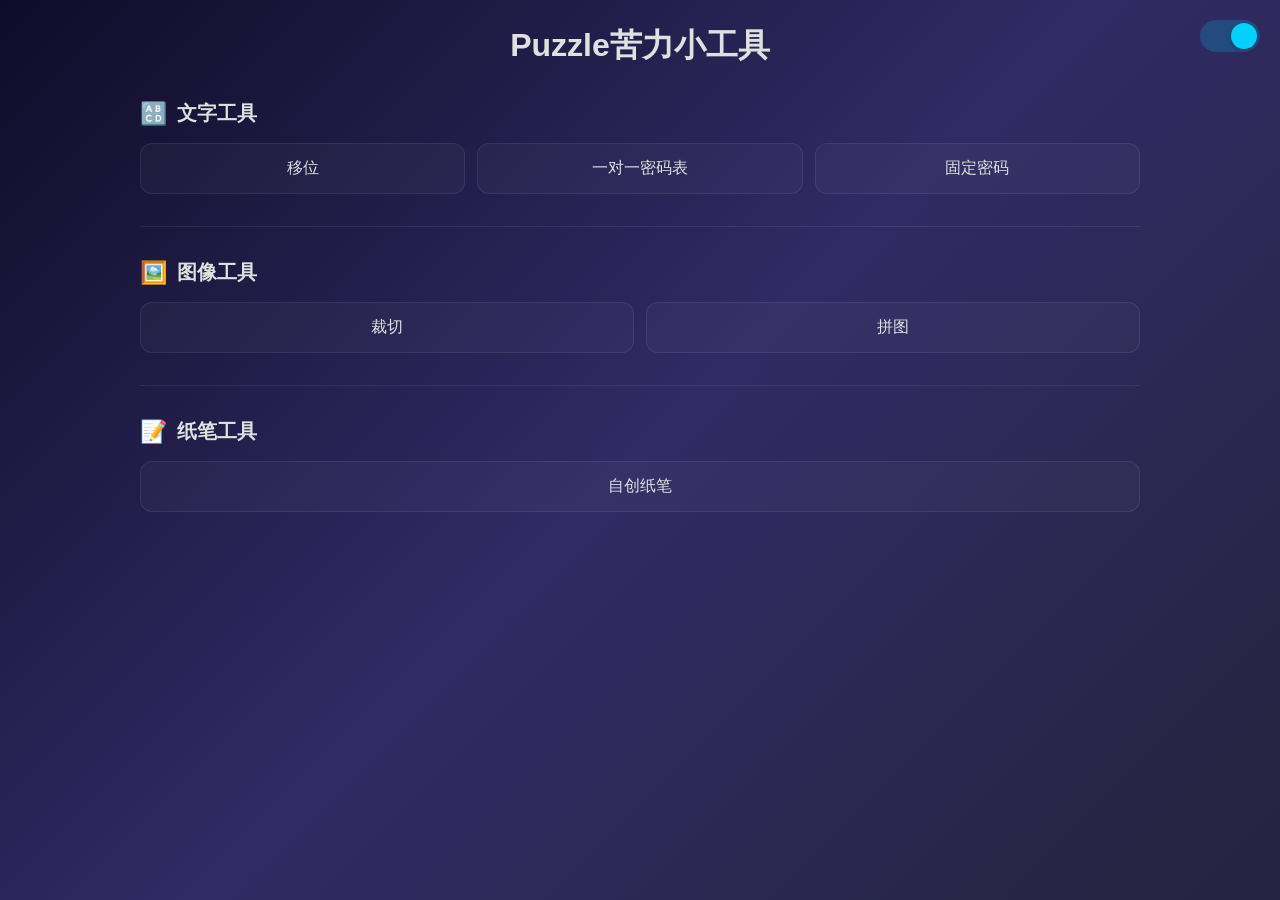
==== index.html @ ee05de12 "新增固定密码工具页面 - 创建 fixed-password.html：集成多种经典密码系统   - 搜索过滤工具卡片   - 活页本风格展开面板   - 支持最多两个面板同时显示 - 新增 thin" ====
<!DOCTYPE html>
<html lang="zh">
<head>
<meta charset="UTF-8">
<meta name="viewport" content="width=device-width, initial-scale=1.0">
<link rel="icon" type="image/svg+xml" href="./things/puzzle.svg">
<title>Puzzle苦力小工具</title>
<link rel="stylesheet" href="theme/light-theme.css">
<link rel="stylesheet" href="theme/dark-theme.css" id="theme-link">

<style>
/* 默认浅色主题 */
:root {
    --bg: #f6f8fb;
    --card: #ffffff;
    --border: #e5e7eb;
    --text: #1f2937;
    --sub: #6b7280;
    --primary: #3b82f6;
}

/* 深色主题覆盖 */
[data-theme="dark"] {
    --bg: linear-gradient(135deg, #0f0c29, #302b63, #24243e);
    --card: rgba(255, 255, 255, 0.03);
    --border: rgba(255, 255, 255, 0.08);
    --text: #e0e0e0;
    --sub: #888;
    --primary: #00d2ff;
}

body[data-theme="dark"] {
    background: var(--bg);
    color: var(--text);
    min-height: 100vh;
}

[data-theme="dark"] .tool-card {
    background: var(--card);
    border-color: var(--border);
}

[data-theme="dark"] .tool-card a {
    color: var(--text);
}

[data-theme="dark"] .tool-card:hover a {
    color: var(--primary);
}

[data-theme="dark"] .divider {
    background: var(--border);
}

/* ===== 主题切换按钮 ===== */
.theme-toggle {
    position: fixed;
    top: 20px;
    right: 20px;
    width: 60px;
    height: 32px;
    background: var(--border);
    border-radius: 16px;
    cursor: pointer;
    transition: background 0.3s ease;
    z-index: 1000;
}

[data-theme="dark"] .theme-toggle {
    background: rgba(0, 210, 255, 0.2);
}

.theme-toggle-slider {
    position: absolute;
    top: 3px;
    left: 3px;
    width: 26px;
    height: 26px;
    background: #fff;
    border-radius: 50%;
    box-shadow: 0 2px 6px rgba(0, 0, 0, 0.15);
    transition: transform 0.3s cubic-bezier(0.4, 0, 0.2, 1), background 0.3s ease;
}

[data-theme="dark"] .theme-toggle-slider {
    transform: translateX(28px);
    background: var(--primary);
}

/* ===== 全局 ===== */
body {
    margin: 0;
    font-family: -apple-system, BlinkMacSystemFont, "Segoe UI", Roboto, sans-serif;
    background: var(--bg);
    color: var(--text);
}

.container {
    max-width: 1000px;
    margin: 0 auto;
    padding: 24px 16px 40px;
}

/* ===== 标题 ===== */
.title {
    text-align: center;
    font-size: 32px;
    font-weight: 700;
    margin-bottom: 32px;
}

/* ===== 分区 ===== */
.section {
    margin-bottom: 32px;
}

.section-header {
    display: flex;
    align-items: center;
    gap: 10px;
    font-size: 20px;
    font-weight: 600;
    margin-bottom: 16px;
}

.section-header span {
    font-size: 22px;
}

/* 分割线 */
.divider {
    height: 1px;
    background: var(--border);
    margin: 32px 0;
}

/* ===== 工具列表 ===== */
.tool-grid {
    display: grid;
    grid-template-columns: repeat(auto-fit, minmax(140px, 1fr));
    gap: 12px;
}

/* ===== 工具卡片 ===== */
.tool-card {
    background: var(--card);
    border: 1px solid var(--border);
    border-radius: 12px;
    padding: 14px 12px;
    text-align: center;
    cursor: pointer;

    transition: all 0.2s ease;
}

.tool-card a {
    text-decoration: none;
    color: var(--text);
    display: block;
}

/* hover效果 */
.tool-card:hover {
    transform: translateY(-4px);
    box-shadow: 0 6px 16px rgba(0,0,0,0.08);
}

.tool-card:hover a {
    color: var(--primary);
}

/* ===== 移动端优化 ===== */
@media (max-width: 600px) {
    .title {
        font-size: 26px;
    }

    .tool-grid {
        grid-template-columns: repeat(2, 1fr);
    }
}
</style>
</head>

<body>
<!-- 主题切换按钮 -->
<div class="theme-toggle" id="themeToggle" title="切换主题">
    <div class="theme-toggle-slider"></div>
</div>

<div class="container">

    <div class="title">Puzzle苦力小工具</div>

    <!-- ===== 文字工具 ===== -->
    <div class="section">
        <div class="section-header">
            <span>🔠</span>
            <div>文字工具</div>
        </div>

        <div class="tool-grid">
            <div class="tool-card"><a href="text-tools/shift-cipher.html">移位</a></div>
            <div class="tool-card"><a href="text-tools/cipher-table.html">一对一密码表</a></div>
            <div class="tool-card"><a href="text-tools/fixed-password.html">固定密码</a></div>
        </div>
    </div>

    <div class="divider"></div>

    <!-- ===== 图像工具 ===== -->
    <div class="section">
        <div class="section-header">
            <span>🖼️</span>
            <div>图像工具</div>
        </div>

        <div class="tool-grid">
            <div class="tool-card"><a href="#">裁切</a></div>
            <div class="tool-card"><a href="#">拼图</a></div>
        </div>
    </div>

    <div class="divider"></div>

    <!-- ===== 纸笔工具 ===== -->
    <div class="section">
        <div class="section-header">
            <span>📝</span>
            <div>纸笔工具</div>
        </div>

        <div class="tool-grid">
            <div class="tool-card"><a href="#">自创纸笔</a></div>
        </div>
    </div>

</div>

<script>
    const themeToggle = document.getElementById('themeToggle');
    let isDark = false;
    const MANUAL_OVERRIDE_KEY = 'theme_manual_override';

    // 检查是否在19:00-07:00之间
    function isNightTime() {
        const hour = new Date().getHours();
        return hour >= 19 || hour < 7;
    }

    // 初始化主题
    function initTheme() {
        const manualOverride = localStorage.getItem(MANUAL_OVERRIDE_KEY);

        if (manualOverride !== null) {
            // 用户曾手动调整，使用保存的值
            isDark = manualOverride === 'dark';
        } else {
            // 自动检测时间
            isDark = isNightTime();
        }

        document.body.setAttribute('data-theme', isDark ? 'dark' : '');
    }

    // 手动切换主题
    themeToggle.addEventListener('click', () => {
        isDark = !isDark;
        document.body.setAttribute('data-theme', isDark ? 'dark' : '');
        // 标记用户已手动调整
        localStorage.setItem(MANUAL_OVERRIDE_KEY, isDark ? 'dark' : 'light');
    });

    // 页面可见性变化时检查（用户切换回页面）
    document.addEventListener('visibilitychange', () => {
        if (document.visibilityState === 'visible') {
            const manualOverride = localStorage.getItem(MANUAL_OVERRIDE_KEY);
            // 如果用户没有手动调整过，则重新检测时间
            if (manualOverride === null) {
                isDark = isNightTime();
                document.body.setAttribute('data-theme', isDark ? 'dark' : '');
            }
        }
    });

    // 初始化
    initTheme();
</script>
</body>
</html>
---- theme/light-theme.css ----
/* Light Theme - 浅色主题 */
:root {
    --bg: #f6f8fb;
    --card: #ffffff;
    --border: #e5e7eb;
    --text: #1f2937;
    --sub: #6b7280;
    --primary: #3b82f6;
}
---- theme/dark-theme.css ----
/* Dark Theme - 深色主题 */
:root {
    --bg: linear-gradient(135deg, #0f0c29, #302b63, #24243e);
    --card: rgba(255, 255, 255, 0.03);
    --border: rgba(255, 255, 255, 0.08);
    --text: #e0e0e0;
    --sub: #888;
    --primary: #00d2ff;
    --primary-glow: rgba(0, 210, 255, 0.3);
    --accent: #00ff88;
    --accent-glow: rgba(0, 255, 136, 0.2);
}
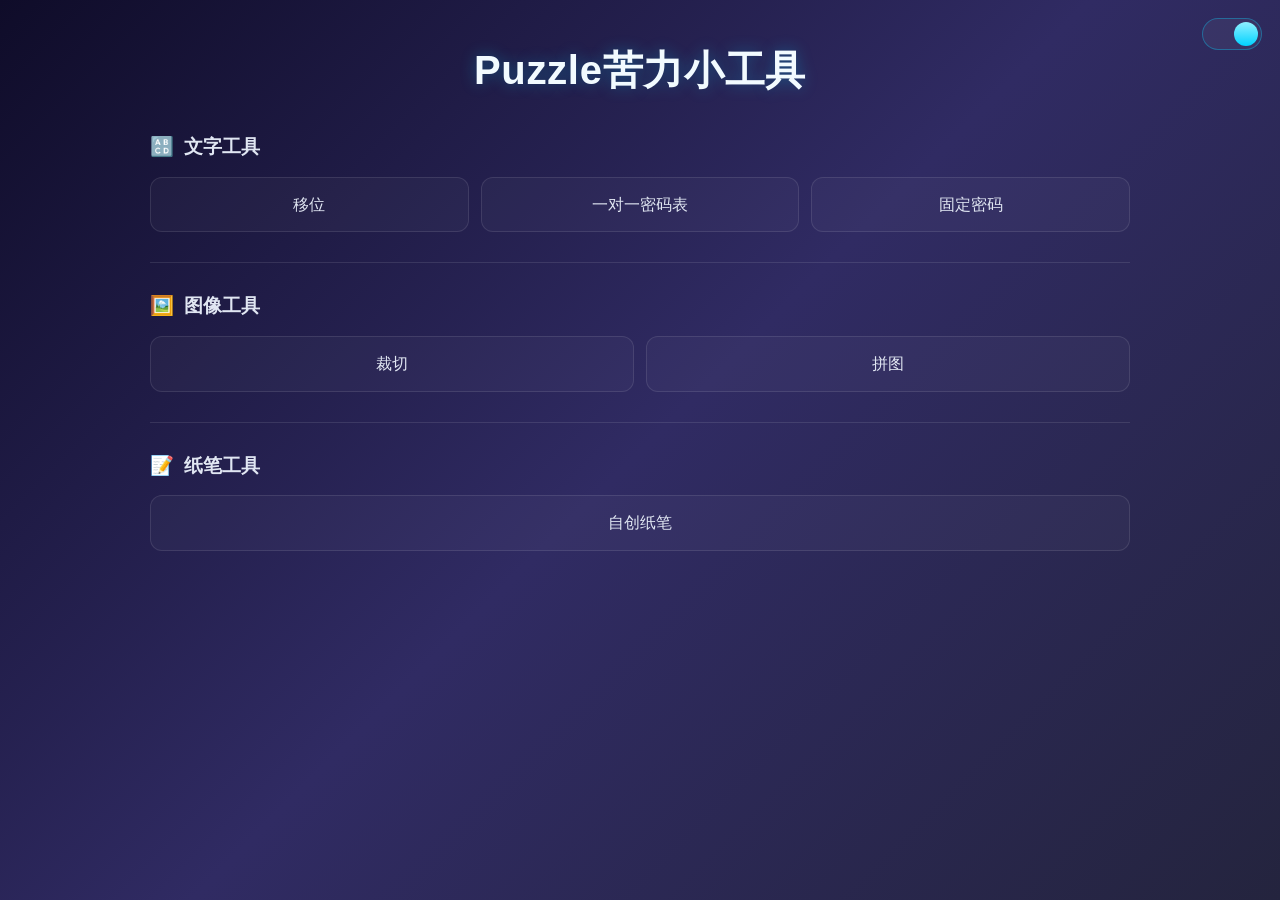
==== commit 76eb9af2: "对主题大改特改，并速成了固定密码（虽然效果不是很好）" ====
--- a/index.html
+++ b/index.html
@@ -1,290 +1,167 @@
-<!DOCTYPE html>
-<html lang="zh">
+﻿<!DOCTYPE html>
+<html lang="zh-CN">
 <head>
 <meta charset="UTF-8">
 <meta name="viewport" content="width=device-width, initial-scale=1.0">
+<script>
+    (function () {
+        var key = "theme_manual_override";
+        var theme = null;
+        try {
+            var saved = window.localStorage.getItem(key);
+            if (saved === "light" || saved === "dark") theme = saved;
+        } catch (_) {}
+        if (!theme) {
+            var hour = new Date().getHours();
+            theme = (hour >= 19 || hour < 7) ? "dark" : "light";
+        }
+        document.documentElement.setAttribute("data-theme", theme);
+    })();
+</script>
 <link rel="icon" type="image/svg+xml" href="./things/puzzle.svg">
 <title>Puzzle苦力小工具</title>
 <link rel="stylesheet" href="theme/light-theme.css">
-<link rel="stylesheet" href="theme/dark-theme.css" id="theme-link">
+<link rel="stylesheet" href="theme/dark-theme.css">
+<link rel="stylesheet" href="theme/common-styles.css">
+<style>
+    .home-shell {
+        width: min(980px, calc(100% - 26px));
+        margin: 0 auto;
+        padding: 30px 0 38px;
+    }
 
-<style>
-/* 默认浅色主题 */
-:root {
-    --bg: #f6f8fb;
-    --card: #ffffff;
-    --border: #e5e7eb;
-    --text: #1f2937;
-    --sub: #6b7280;
-    --primary: #3b82f6;
-}
+    .title {
+        text-align: center;
+        font-size: clamp(1.9rem, 1.2rem + 1.8vw, 2.5rem);
+        color: var(--title-main);
+        text-shadow: 0 0 16px var(--title-glow);
+        margin: 8px 0 30px;
+        letter-spacing: 0.7px;
+    }
 
-/* 深色主题覆盖 */
-[data-theme="dark"] {
-    --bg: linear-gradient(135deg, #0f0c29, #302b63, #24243e);
-    --card: rgba(255, 255, 255, 0.03);
-    --border: rgba(255, 255, 255, 0.08);
-    --text: #e0e0e0;
-    --sub: #888;
-    --primary: #00d2ff;
-}
+    .section {
+        margin-bottom: 30px;
+    }
 
-body[data-theme="dark"] {
-    background: var(--bg);
-    color: var(--text);
-    min-height: 100vh;
-}
+    .section-header {
+        display: flex;
+        align-items: center;
+        gap: 10px;
+        margin-bottom: 14px;
+        color: var(--text-main);
+        font-size: 1.2rem;
+        font-weight: 700;
+    }
 
-[data-theme="dark"] .tool-card {
-    background: var(--card);
-    border-color: var(--border);
-}
-
-[data-theme="dark"] .tool-card a {
-    color: var(--text);
-}
-
-[data-theme="dark"] .tool-card:hover a {
-    color: var(--primary);
-}
-
-[data-theme="dark"] .divider {
-    background: var(--border);
-}
-
-/* ===== 主题切换按钮 ===== */
-.theme-toggle {
-    position: fixed;
-    top: 20px;
-    right: 20px;
-    width: 60px;
-    height: 32px;
-    background: var(--border);
-    border-radius: 16px;
-    cursor: pointer;
-    transition: background 0.3s ease;
-    z-index: 1000;
-}
-
-[data-theme="dark"] .theme-toggle {
-    background: rgba(0, 210, 255, 0.2);
-}
-
-.theme-toggle-slider {
-    position: absolute;
-    top: 3px;
-    left: 3px;
-    width: 26px;
-    height: 26px;
-    background: #fff;
-    border-radius: 50%;
-    box-shadow: 0 2px 6px rgba(0, 0, 0, 0.15);
-    transition: transform 0.3s cubic-bezier(0.4, 0, 0.2, 1), background 0.3s ease;
-}
-
-[data-theme="dark"] .theme-toggle-slider {
-    transform: translateX(28px);
-    background: var(--primary);
-}
-
-/* ===== 全局 ===== */
-body {
-    margin: 0;
-    font-family: -apple-system, BlinkMacSystemFont, "Segoe UI", Roboto, sans-serif;
-    background: var(--bg);
-    color: var(--text);
-}
-
-.container {
-    max-width: 1000px;
-    margin: 0 auto;
-    padding: 24px 16px 40px;
-}
-
-/* ===== 标题 ===== */
-.title {
-    text-align: center;
-    font-size: 32px;
-    font-weight: 700;
-    margin-bottom: 32px;
-}
-
-/* ===== 分区 ===== */
-.section {
-    margin-bottom: 32px;
-}
-
-.section-header {
-    display: flex;
-    align-items: center;
-    gap: 10px;
-    font-size: 20px;
-    font-weight: 600;
-    margin-bottom: 16px;
-}
-
-.section-header span {
-    font-size: 22px;
-}
-
-/* 分割线 */
-.divider {
-    height: 1px;
-    background: var(--border);
-    margin: 32px 0;
-}
-
-/* ===== 工具列表 ===== */
-.tool-grid {
-    display: grid;
-    grid-template-columns: repeat(auto-fit, minmax(140px, 1fr));
-    gap: 12px;
-}
-
-/* ===== 工具卡片 ===== */
-.tool-card {
-    background: var(--card);
-    border: 1px solid var(--border);
-    border-radius: 12px;
-    padding: 14px 12px;
-    text-align: center;
-    cursor: pointer;
-
-    transition: all 0.2s ease;
-}
-
-.tool-card a {
-    text-decoration: none;
-    color: var(--text);
-    display: block;
-}
-
-/* hover效果 */
-.tool-card:hover {
-    transform: translateY(-4px);
-    box-shadow: 0 6px 16px rgba(0,0,0,0.08);
-}
-
-.tool-card:hover a {
-    color: var(--primary);
-}
-
-/* ===== 移动端优化 ===== */
-@media (max-width: 600px) {
-    .title {
-        font-size: 26px;
+    .divider {
+        height: 1px;
+        margin: 28px 0;
+        background: var(--line);
     }
 
     .tool-grid {
-        grid-template-columns: repeat(2, 1fr);
+        display: grid;
+        grid-template-columns: repeat(auto-fit, minmax(150px, 1fr));
+        gap: 12px;
     }
-}
+
+    .tool-card {
+        border: 1px solid var(--line);
+        border-radius: 12px;
+        background: var(--surface-2);
+        box-shadow: none;
+        transition: transform 0.22s ease, box-shadow 0.22s ease, border-color 0.22s ease, background-color 0.22s ease;
+    }
+
+    .tool-card a {
+        display: block;
+        padding: 14px 12px;
+        text-decoration: none;
+        color: var(--text-main);
+        text-align: center;
+        min-height: 44px;
+    }
+
+    .tool-card:hover {
+        transform: translateY(-3px);
+        border-color: var(--line-strong);
+        box-shadow: var(--shadow-1);
+        background: color-mix(in srgb, var(--surface-2) 86%, var(--primary-soft));
+    }
+
+    .tool-card:active {
+        transform: translateY(0) scale(0.985);
+        background: color-mix(in srgb, var(--surface-2) 74%, var(--primary-soft));
+    }
+
+    .tool-card:hover a {
+        color: color-mix(in srgb, var(--primary) 78%, white 22%);
+    }
+
+    @media (max-width: 620px) {
+        .home-shell {
+            width: calc(100% - 20px);
+            padding-top: 24px;
+        }
+
+        .tool-grid {
+            grid-template-columns: repeat(2, minmax(0, 1fr));
+        }
+    }
 </style>
 </head>
+<body>
+<button class="theme-toggle" id="themeToggle" title="切换主题" aria-label="切换主题" aria-pressed="false">
+    <span class="theme-toggle-slider"></span>
+</button>
 
-<body>
-<!-- 主题切换按钮 -->
-<div class="theme-toggle" id="themeToggle" title="切换主题">
-    <div class="theme-toggle-slider"></div>
-</div>
+<div class="home-shell">
+    <h1 class="title">Puzzle苦力小工具</h1>
 
-<div class="container">
-
-    <div class="title">Puzzle苦力小工具</div>
-
-    <!-- ===== 文字工具 ===== -->
-    <div class="section">
+    <section class="section">
         <div class="section-header">
             <span>🔠</span>
             <div>文字工具</div>
         </div>
-
         <div class="tool-grid">
             <div class="tool-card"><a href="text-tools/shift-cipher.html">移位</a></div>
             <div class="tool-card"><a href="text-tools/cipher-table.html">一对一密码表</a></div>
             <div class="tool-card"><a href="text-tools/fixed-password.html">固定密码</a></div>
         </div>
-    </div>
+    </section>
 
     <div class="divider"></div>
 
-    <!-- ===== 图像工具 ===== -->
-    <div class="section">
+    <section class="section">
         <div class="section-header">
             <span>🖼️</span>
             <div>图像工具</div>
         </div>
-
         <div class="tool-grid">
             <div class="tool-card"><a href="#">裁切</a></div>
             <div class="tool-card"><a href="#">拼图</a></div>
         </div>
-    </div>
+    </section>
 
     <div class="divider"></div>
 
-    <!-- ===== 纸笔工具 ===== -->
-    <div class="section">
+    <section class="section">
         <div class="section-header">
             <span>📝</span>
             <div>纸笔工具</div>
         </div>
-
         <div class="tool-grid">
             <div class="tool-card"><a href="#">自创纸笔</a></div>
         </div>
-    </div>
-
+    </section>
 </div>
 
+<script src="theme/theme-system.js"></script>
 <script>
-    const themeToggle = document.getElementById('themeToggle');
-    let isDark = false;
-    const MANUAL_OVERRIDE_KEY = 'theme_manual_override';
-
-    // 检查是否在19:00-07:00之间
-    function isNightTime() {
-        const hour = new Date().getHours();
-        return hour >= 19 || hour < 7;
-    }
-
-    // 初始化主题
-    function initTheme() {
-        const manualOverride = localStorage.getItem(MANUAL_OVERRIDE_KEY);
-
-        if (manualOverride !== null) {
-            // 用户曾手动调整，使用保存的值
-            isDark = manualOverride === 'dark';
-        } else {
-            // 自动检测时间
-            isDark = isNightTime();
-        }
-
-        document.body.setAttribute('data-theme', isDark ? 'dark' : '');
-    }
-
-    // 手动切换主题
-    themeToggle.addEventListener('click', () => {
-        isDark = !isDark;
-        document.body.setAttribute('data-theme', isDark ? 'dark' : '');
-        // 标记用户已手动调整
-        localStorage.setItem(MANUAL_OVERRIDE_KEY, isDark ? 'dark' : 'light');
+    initThemeManager({
+        allowToggle: true,
+        toggleSelector: "#themeToggle"
     });
-
-    // 页面可见性变化时检查（用户切换回页面）
-    document.addEventListener('visibilitychange', () => {
-        if (document.visibilityState === 'visible') {
-            const manualOverride = localStorage.getItem(MANUAL_OVERRIDE_KEY);
-            // 如果用户没有手动调整过，则重新检测时间
-            if (manualOverride === null) {
-                isDark = isNightTime();
-                document.body.setAttribute('data-theme', isDark ? 'dark' : '');
-            }
-        }
-    });
-
-    // 初始化
-    initTheme();
 </script>
 </body>
-</html>+</html>
--- a/theme/light-theme.css
+++ b/theme/light-theme.css
@@ -1,9 +1,27 @@
-/* Light Theme - 浅色主题 */
-:root {
-    --bg: #f6f8fb;
-    --card: #ffffff;
-    --border: #e5e7eb;
-    --text: #1f2937;
-    --sub: #6b7280;
-    --primary: #3b82f6;
-}+﻿/* Light Theme Tokens */
+:root,
+[data-theme="light"] {
+    color-scheme: light;
+    --bg-gradient: linear-gradient(180deg, #e3677eef 0%, #cd8668ef 100%);
+    --bg-solid: #fffffff2;
+    --surface-1: #fffffff2;
+    --surface-2: #ffffff9d;
+    --surface-3: #fffffff2;
+    --line: rgba(21, 38, 74, 0.12);
+    --line-strong: rgba(35, 61, 108, 0.24);
+    --text-main: #162033;
+    --text-sub: #5b6985;
+    --title-main: #1b2a45;
+    --title-glow: #1b2a45c7;
+    --primary: #2b75ff;
+    --primary-soft: rgba(43, 117, 255, 0.12);
+    --primary-glow: rgba(22, 40, 75, 0.2);
+    --accent: #11b883;
+    --danger: #e44d5f;
+    --danger-soft: rgba(228, 77, 95, 0.14);
+    --toast-bg: rgba(248, 252, 255, 0.95);
+    --toast-text: #0f213f;
+    --shadow-1: 0 16px 34px rgba(31, 55, 96, 0.12);
+    --shadow-2: 0 24px 48px rgba(21, 39, 78, 0.16);
+    --focus-ring: 0 0 0 3px rgba(43, 117, 255, 0.22);
+}
--- a/theme/dark-theme.css
+++ b/theme/dark-theme.css
@@ -1,12 +1,26 @@
-/* Dark Theme - 深色主题 */
-:root {
-    --bg: linear-gradient(135deg, #0f0c29, #302b63, #24243e);
-    --card: rgba(255, 255, 255, 0.03);
-    --border: rgba(255, 255, 255, 0.08);
-    --text: #e0e0e0;
-    --sub: #888;
+﻿/* Dark Theme Tokens */
+[data-theme="dark"] {
+    color-scheme: dark;
+    --bg-gradient: linear-gradient(135deg, #0f0c29, #302b63, #24243e);
+    --bg-solid: #17162a;
+    --surface-1: rgba(255, 255, 255, 0.06);
+    --surface-2: rgba(255, 255, 255, 0.03);
+    --surface-3: rgba(18, 18, 32, 0.48);
+    --line: rgba(255, 255, 255, 0.1);
+    --line-strong: rgba(0, 210, 255, 0.34);
+    --text-main: #e0e6f2;
+    --text-sub: #99a4be;
+    --title-main: #f2fbff;
+    --title-glow: rgba(0, 210, 255, 0.3);
     --primary: #00d2ff;
+    --primary-soft: rgba(0, 210, 255, 0.14);
     --primary-glow: rgba(0, 210, 255, 0.3);
     --accent: #00ff88;
-    --accent-glow: rgba(0, 255, 136, 0.2);
-}+    --danger: #ff5f73;
+    --danger-soft: rgba(255, 95, 115, 0.16);
+    --toast-bg: rgba(14, 18, 33, 0.94);
+    --toast-text: #e6f8ff;
+    --shadow-1: 0 18px 36px rgba(0, 0, 0, 0.4);
+    --shadow-2: 0 26px 52px rgba(0, 0, 0, 0.46);
+    --focus-ring: 0 0 0 3px rgba(0, 210, 255, 0.26);
+}
--- a/theme/common-styles.css
+++ b/theme/common-styles.css
@@ -0,0 +1,296 @@
+﻿/* Unified Common Styles */
+* {
+    box-sizing: border-box;
+}
+
+html,
+body {
+    margin: 0;
+    padding: 0;
+}
+
+body {
+    font-family: "Segoe UI", "PingFang SC", "Microsoft YaHei", sans-serif;
+    line-height: 1.6;
+    color: var(--text-main);
+    background: var(--bg-gradient);
+    min-height: 100vh;
+    -webkit-font-smoothing: antialiased;
+}
+
+a {
+    color: inherit;
+}
+
+.container {
+    width: min(900px, calc(100% - 28px));
+    margin: 0 auto;
+    padding: 22px 0 36px;
+}
+
+.container.tool-container {
+    width: min(700px, calc(100% - 28px));
+}
+
+.back-link {
+    display: inline-flex;
+    align-items: center;
+    gap: 6px;
+    color: var(--primary);
+    text-decoration: none;
+    font-size: 0.9rem;
+    padding: 7px 12px;
+    border-radius: 999px;
+    border: 1px solid color-mix(in srgb, var(--primary) 40%, transparent);
+    background: color-mix(in srgb, var(--surface-1) 74%, transparent);
+    transition: transform 0.24s ease, background-color 0.24s ease, border-color 0.24s ease, box-shadow 0.24s ease;
+}
+
+.back-link:hover {
+    transform: translateY(-2px);
+    background: color-mix(in srgb, var(--primary-soft) 70%, var(--surface-1));
+    box-shadow: 0 8px 18px color-mix(in srgb, var(--primary-glow) 34%, transparent);
+}
+
+.back-link:active {
+    transform: translateY(0) scale(0.98);
+}
+
+.main-title {
+    text-align: center;
+    margin: 14px 0 22px;
+    color: var(--title-main);
+    text-shadow: 0 0 12px var(--title-glow);
+    letter-spacing: 0.9px;
+    font-weight: 700;
+}
+
+.main-panel,
+.key-section,
+.convert-section,
+.glass-panel {
+    background: var(--surface-2);
+    border: 1px solid var(--line);
+    border-radius: 14px;
+    box-shadow: var(--shadow-1);
+}
+
+.text-input,
+.key-input,
+.search-input,
+.input-field,
+.text-output,
+.rail-input {
+    width: 100%;
+    min-height: 44px;
+    padding: 10px 12px;
+    border-radius: 10px;
+    border: 1px solid var(--line);
+    background: var(--surface-3);
+    color: var(--text-main);
+    font-family: inherit;
+    font-size: 0.93rem;
+    outline: none;
+    transition: border-color 0.2s ease, box-shadow 0.2s ease, background-color 0.2s ease;
+}
+
+.text-input::placeholder,
+.key-input::placeholder,
+.search-input::placeholder {
+    color: color-mix(in srgb, var(--text-sub) 86%, transparent);
+}
+
+.text-input:focus,
+.key-input:focus,
+.search-input:focus,
+.input-field:focus,
+.text-output:focus,
+.rail-input:focus {
+    border-color: color-mix(in srgb, var(--primary) 78%, white 22%);
+    box-shadow: var(--focus-ring);
+}
+
+.btn,
+button,
+.icon-btn,
+.action-btn,
+.theme-toggle {
+    font-family: inherit;
+}
+
+.btn,
+.icon-btn,
+.action-btn {
+    min-height: 44px;
+    padding: 0 14px;
+    border-radius: 10px;
+    border: 1px solid color-mix(in srgb, var(--primary) 38%, transparent);
+    background: color-mix(in srgb, var(--primary-soft) 74%, transparent);
+    color: var(--text-main);
+    cursor: pointer;
+    transition: transform 0.2s ease, background-color 0.2s ease, border-color 0.2s ease, box-shadow 0.2s ease;
+}
+
+.btn:hover,
+.icon-btn:hover,
+.action-btn:hover {
+    transform: translateY(-2px);
+    background: color-mix(in srgb, var(--primary-soft) 88%, transparent);
+    border-color: color-mix(in srgb, var(--primary) 54%, transparent);
+    box-shadow: 0 10px 20px color-mix(in srgb, var(--primary-glow) 24%, transparent);
+}
+
+.btn:active,
+.icon-btn:active,
+.action-btn:active,
+.theme-toggle:active {
+    transform: translateY(0) scale(0.98);
+    filter: brightness(0.95);
+}
+
+.btn-decrypt {
+    color: color-mix(in srgb, var(--primary) 80%, white 20%);
+    border-color: color-mix(in srgb, var(--primary) 58%, transparent);
+    background: color-mix(in srgb, var(--primary-soft) 84%, transparent);
+}
+
+.btn-encrypt {
+    color: color-mix(in srgb, var(--accent) 74%, white 26%);
+    border-color: color-mix(in srgb, var(--accent) 45%, transparent);
+    background: color-mix(in srgb, var(--accent) 17%, transparent);
+}
+
+.btn.error,
+.action-btn.warn,
+.icon-btn.close,
+button.warn {
+    color: color-mix(in srgb, var(--danger) 72%, white 28%);
+    border-color: color-mix(in srgb, var(--danger) 54%, transparent);
+    background: var(--danger-soft);
+}
+
+.shake,
+.text-input.error,
+.key-input.error,
+.btn.error,
+.error-shake {
+    animation: shake 0.25s linear;
+}
+
+.toast {
+    position: fixed;
+    left: 50%;
+    bottom: 24px;
+    transform: translateX(-50%) translateY(18px);
+    background: var(--toast-bg);
+    color: var(--toast-text);
+    border: 1px solid color-mix(in srgb, var(--primary) 42%, transparent);
+    border-radius: 10px;
+    padding: 10px 14px;
+    box-shadow: var(--shadow-1);
+    opacity: 0;
+    pointer-events: none;
+    transition: opacity 0.26s ease, transform 0.26s ease;
+    z-index: 2100;
+}
+
+.toast.show {
+    opacity: 1;
+    transform: translateX(-50%) translateY(0);
+}
+
+.modal {
+    visibility: hidden;
+    opacity: 0;
+    position: fixed;
+    inset: 0;
+    background: rgba(0, 0, 0, 0);
+    transition: opacity 0.28s ease, background-color 0.28s ease;
+    z-index: 2000;
+}
+
+.modal.show {
+    visibility: visible;
+    opacity: 1;
+    background: rgba(0, 0, 0, 0.68);
+}
+
+.modal-content {
+    position: absolute;
+    left: 50%;
+    top: 50%;
+    transform: translate(-50%, -50%);
+    width: min(560px, calc(100% - 26px));
+    max-height: 80vh;
+    overflow-y: auto;
+    padding: 22px;
+    border-radius: 14px;
+    background: var(--surface-1);
+    border: 1px solid var(--line-strong);
+    box-shadow: var(--shadow-2);
+}
+
+.modal:not(.show) .modal-content {
+    opacity: 0;
+    transform: translate(-50%, calc(-50% + 20px));
+}
+
+.modal.show .modal-content {
+    opacity: 1;
+    transform: translate(-50%, -50%);
+    transition: transform 0.28s ease, opacity 0.28s ease;
+}
+
+.theme-toggle {
+    position: fixed;
+    top: 18px;
+    right: 18px;
+    width: 60px;
+    height: 32px;
+    border-radius: 16px;
+    border: 1px solid var(--line-strong);
+    background: color-mix(in srgb, var(--surface-1) 88%, transparent);
+    cursor: pointer;
+    transition: background-color 0.25s ease, border-color 0.25s ease, box-shadow 0.25s ease;
+    z-index: 2100;
+}
+
+.theme-toggle:hover {
+    box-shadow: 0 10px 18px color-mix(in srgb, var(--primary-glow) 26%, transparent);
+}
+
+.theme-toggle-slider {
+    position: absolute;
+    left: 3px;
+    top: 3px;
+    width: 24px;
+    height: 24px;
+    border-radius: 50%;
+    background: linear-gradient(180deg, #ea4e7def, #ff6d87ef);
+    transition: transform 0.28s cubic-bezier(0.4, 0, 0.2, 1), background 0.28s ease;
+}
+
+[data-theme="dark"] .theme-toggle-slider {
+    transform: translateX(28px);
+    background: linear-gradient(180deg, #8ff0ff, #00d2ff);
+}
+
+@keyframes shake {
+    0% { transform: translateX(0); }
+    25% { transform: translateX(-5px); }
+    50% { transform: translateX(4px); }
+    75% { transform: translateX(-4px); }
+    100% { transform: translateX(0); }
+}
+
+@media (max-width: 700px) {
+    .container,
+    .container.tool-container {
+        width: calc(100% - 20px);
+    }
+
+    .theme-toggle {
+        top: 12px;
+        right: 12px;
+    }
+}
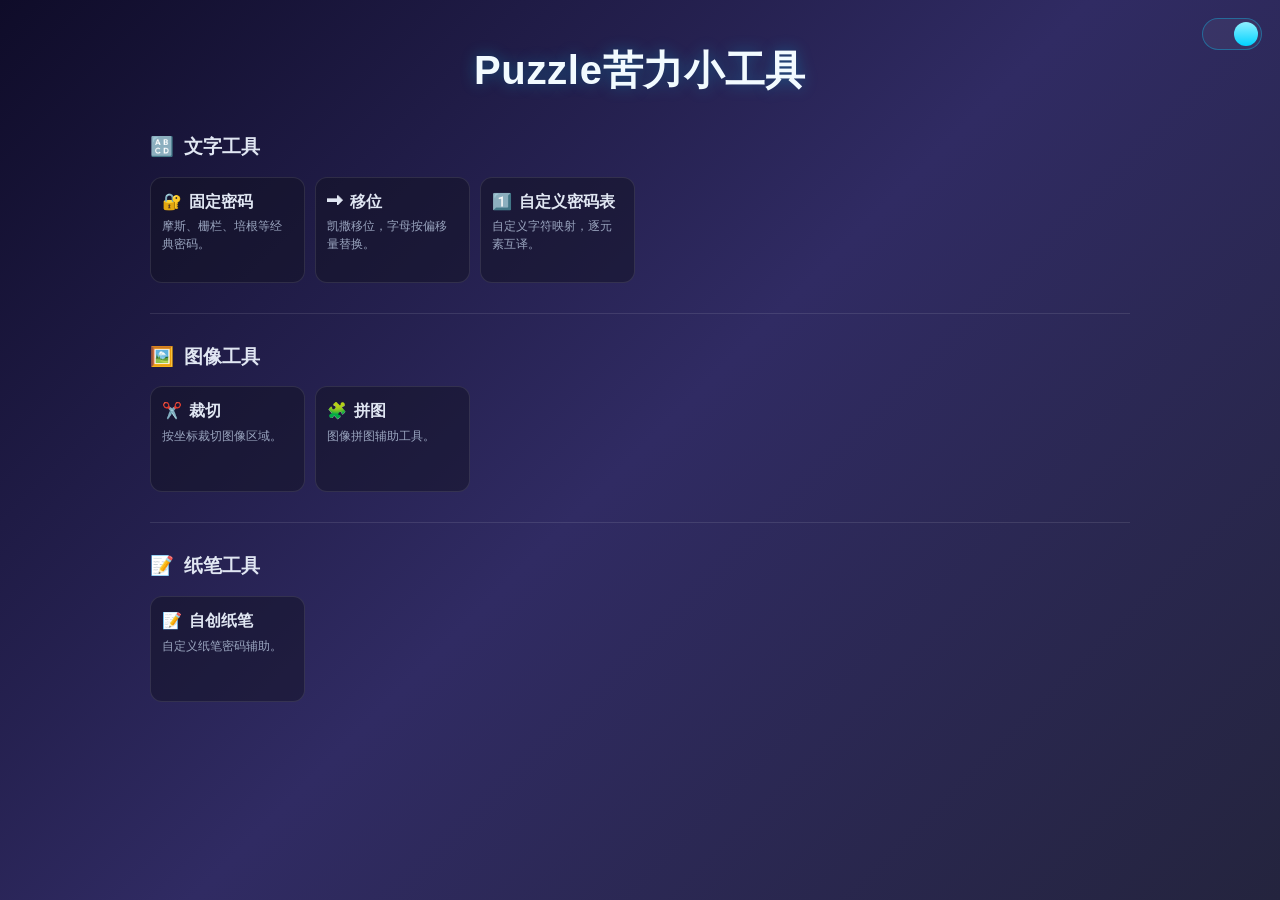
==== commit 9cc4dfce: "基本结束了文字工具的基础功能，后续补充固定密码的小工具" ====
--- a/index.html
+++ b/index.html
@@ -61,41 +61,54 @@
 
     .tool-grid {
         display: grid;
-        grid-template-columns: repeat(auto-fit, minmax(150px, 1fr));
-        gap: 12px;
+        grid-template-columns: repeat(auto-fill, minmax(150px, 1fr));
+        justify-content: start;
+        gap: 10px;
     }
 
     .tool-card {
         border: 1px solid var(--line);
         border-radius: 12px;
-        background: var(--surface-2);
-        box-shadow: none;
-        transition: transform 0.22s ease, box-shadow 0.22s ease, border-color 0.22s ease, background-color 0.22s ease;
+        background: var(--surface-3);
+        transition: transform 0.2s ease, border-color 0.2s ease, box-shadow 0.2s ease;
     }
 
     .tool-card a {
         display: block;
-        padding: 14px 12px;
+        padding: 11px;
         text-decoration: none;
         color: var(--text-main);
-        text-align: center;
-        min-height: 44px;
+        min-height: 104px;
     }
 
     .tool-card:hover {
-        transform: translateY(-3px);
+        transform: translateY(-6px);
         border-color: var(--line-strong);
-        box-shadow: var(--shadow-1);
-        background: color-mix(in srgb, var(--surface-2) 86%, var(--primary-soft));
+        box-shadow: 0 16px 48px 8px color-mix(in srgb, var(--primary-glow) 24%, transparent);
+    }
+
+    [data-theme="light"] .tool-card:hover {
+        box-shadow: 0 8px 48px 8px rgba(0, 0, 0, 0.13);
+        /* inset(上 右 下 左)：上边缘贴齐元素，其余往外扩60px，保证阴影不出现在卡片上方 */
+        clip-path: inset(0 -60px -60px -60px round 12px);
     }
 
     .tool-card:active {
         transform: translateY(0) scale(0.985);
-        background: color-mix(in srgb, var(--surface-2) 74%, var(--primary-soft));
     }
 
-    .tool-card:hover a {
-        color: color-mix(in srgb, var(--primary) 78%, white 22%);
+    .tool-head {
+        display: flex;
+        align-items: center;
+        gap: 7px;
+        font-weight: 600;
+        margin-bottom: 4px;
+    }
+
+    .tool-desc {
+        font-size: 0.78rem;
+        color: var(--text-sub);
+        line-height: 1.38;
     }
 
     @media (max-width: 620px) {
@@ -105,7 +118,7 @@
         }
 
         .tool-grid {
-            grid-template-columns: repeat(2, minmax(0, 1fr));
+            grid-template-columns: repeat(auto-fill, minmax(140px, 1fr));
         }
     }
 </style>
@@ -124,9 +137,18 @@
             <div>文字工具</div>
         </div>
         <div class="tool-grid">
-            <div class="tool-card"><a href="text-tools/shift-cipher.html">移位</a></div>
-            <div class="tool-card"><a href="text-tools/cipher-table.html">一对一密码表</a></div>
-            <div class="tool-card"><a href="text-tools/fixed-password.html">固定密码</a></div>
+            <div class="tool-card"><a href="text-tools/fixed-password.html">
+                <div class="tool-head"><span>🔐</span><span>固定密码</span></div>
+                <div class="tool-desc">摩斯、栅栏、培根等经典密码。</div>
+            </a></div>
+            <div class="tool-card"><a href="text-tools/shift-cipher.html">
+                <div class="tool-head"><span>➡</span><span>移位</span></div>
+                <div class="tool-desc">凯撒移位，字母按偏移量替换。</div>
+            </a></div>
+            <div class="tool-card"><a href="text-tools/cipher-table.html">
+                <div class="tool-head"><span>1️⃣</span><span>自定义密码表</span></div>
+                <div class="tool-desc">自定义字符映射，逐元素互译。</div>
+            </a></div>
         </div>
     </section>
 
@@ -138,8 +160,14 @@
             <div>图像工具</div>
         </div>
         <div class="tool-grid">
-            <div class="tool-card"><a href="#">裁切</a></div>
-            <div class="tool-card"><a href="#">拼图</a></div>
+            <div class="tool-card"><a href="#">
+                <div class="tool-head"><span>✂️</span><span>裁切</span></div>
+                <div class="tool-desc">按坐标裁切图像区域。</div>
+            </a></div>
+            <div class="tool-card"><a href="#">
+                <div class="tool-head"><span>🧩</span><span>拼图</span></div>
+                <div class="tool-desc">图像拼图辅助工具。</div>
+            </a></div>
         </div>
     </section>
 
@@ -151,7 +179,10 @@
             <div>纸笔工具</div>
         </div>
         <div class="tool-grid">
-            <div class="tool-card"><a href="#">自创纸笔</a></div>
+            <div class="tool-card"><a href="#">
+                <div class="tool-head"><span>📝</span><span>自创纸笔</span></div>
+                <div class="tool-desc">自定义纸笔密码辅助。</div>
+            </a></div>
         </div>
     </section>
 </div>
--- a/theme/common-styles.css
+++ b/theme/common-styles.css
@@ -3,18 +3,22 @@
     box-sizing: border-box;
 }
 
-html,
+html {
+    margin: 0;
+    padding: 0;
+    height: 100vh;
+    overflow: hidden; /* html 层不出现滚动条，防止页面动画期间横向抖动 */
+}
+
 body {
     margin: 0;
     padding: 0;
-}
-
-body {
+    height: 100%;
+    overflow-y: auto;  /* body 承担滚动，固定密码多行时可正常滚动 */
     font-family: "Segoe UI", "PingFang SC", "Microsoft YaHei", sans-serif;
     line-height: 1.6;
     color: var(--text-main);
     background: var(--bg-gradient);
-    min-height: 100vh;
     -webkit-font-smoothing: antialiased;
 }
 
@@ -283,6 +287,42 @@
     100% { transform: translateX(0); }
 }
 
+/* ── 页面入场动画（任意工具页挂 .page-enter 即可）────────── */
+@keyframes pageEnter {
+    from { opacity: 0; transform: translateY(14px); }
+    to   { opacity: 1; transform: translateY(0); }
+}
+
+.page-enter {
+    animation: pageEnter 0.34s ease both;
+}
+
+/* ── 标题行（工具名 + 帮助按钮）────────────────────────────── */
+.title-wrap {
+    display: inline-flex;
+    justify-content: center;
+    align-items: center;
+    gap: 10px;
+}
+
+.help-icon {
+    display: inline-flex;
+    align-items: center;
+    justify-content: center;
+    width: 32px;
+    height: 32px;
+    border-radius: 50%;
+    border: 1px solid var(--line-strong);
+    background: var(--primary-soft);
+    cursor: pointer;
+    transition: transform 0.2s ease, background-color 0.2s ease;
+}
+
+.help-icon:hover {
+    transform: translateY(-2px) scale(1.04);
+    background: color-mix(in srgb, var(--primary-soft) 86%, transparent);
+}
+
 @media (max-width: 700px) {
     .container,
     .container.tool-container {
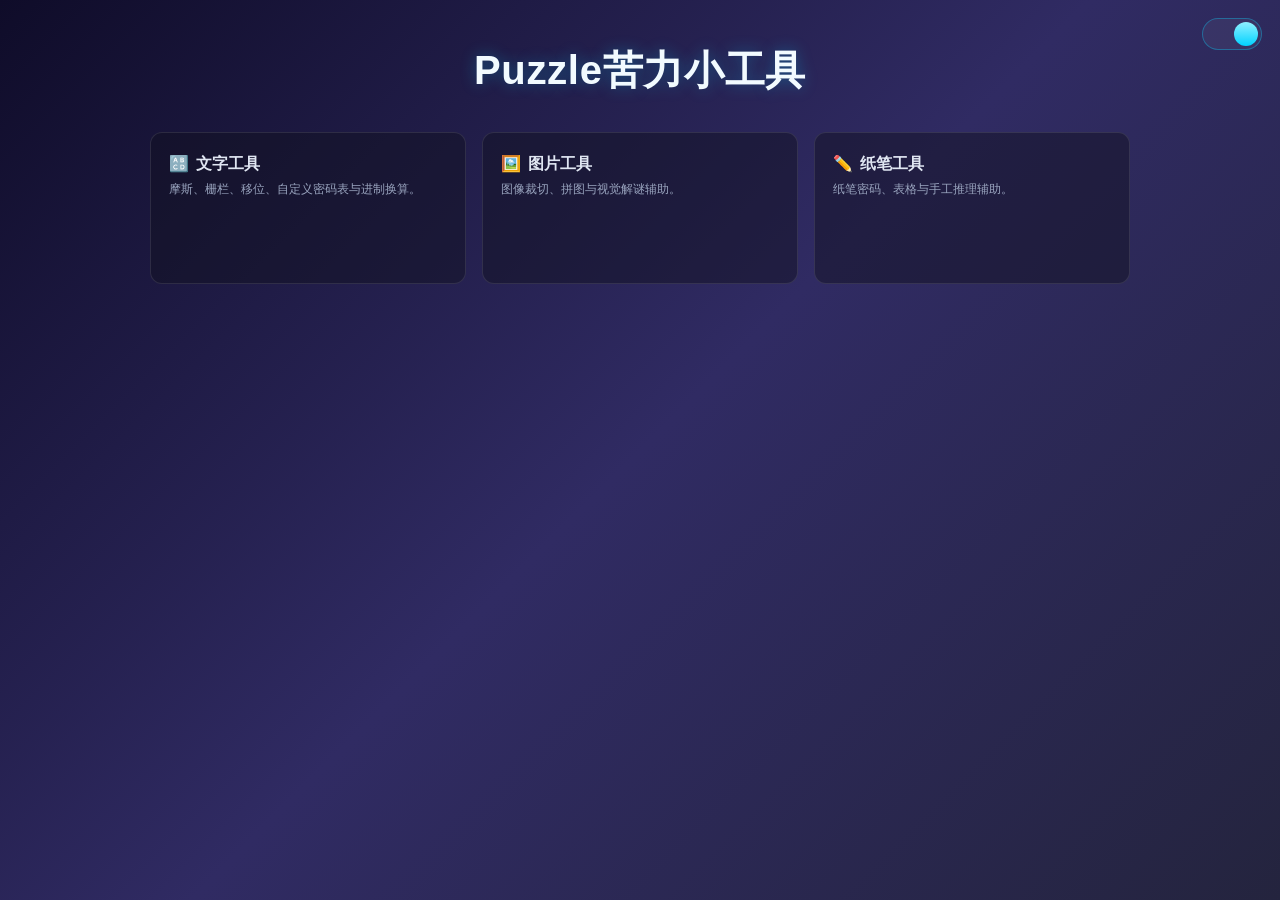
==== commit d8927de8: "对项目架构进行了调整，文字工具全部集成。" ====
--- a/index.html
+++ b/index.html
@@ -23,6 +23,9 @@
 <link rel="stylesheet" href="theme/light-theme.css">
 <link rel="stylesheet" href="theme/dark-theme.css">
 <link rel="stylesheet" href="theme/common-styles.css">
+<link rel="prefetch" href="text-tools/text-tools.html">
+<link rel="prefetch" href="text-tools/text-tools.css">
+<link rel="prefetch" href="text-tools/tools/bundle.js">
 <style>
     .home-shell {
         width: min(980px, calc(100% - 26px));
@@ -39,31 +42,11 @@
         letter-spacing: 0.7px;
     }
 
-    .section {
-        margin-bottom: 30px;
-    }
-
-    .section-header {
-        display: flex;
-        align-items: center;
-        gap: 10px;
-        margin-bottom: 14px;
-        color: var(--text-main);
-        font-size: 1.2rem;
-        font-weight: 700;
-    }
-
-    .divider {
-        height: 1px;
-        margin: 28px 0;
-        background: var(--line);
-    }
-
     .tool-grid {
         display: grid;
-        grid-template-columns: repeat(auto-fill, minmax(150px, 1fr));
+        grid-template-columns: repeat(3, minmax(0, 1fr));
         justify-content: start;
-        gap: 10px;
+        gap: 16px;
     }
 
     .tool-card {
@@ -75,10 +58,10 @@
 
     .tool-card a {
         display: block;
-        padding: 11px;
+        padding: 18px;
         text-decoration: none;
         color: var(--text-main);
-        min-height: 104px;
+        min-height: 150px;
     }
 
     .tool-card:hover {
@@ -118,7 +101,7 @@
         }
 
         .tool-grid {
-            grid-template-columns: repeat(auto-fill, minmax(140px, 1fr));
+            grid-template-columns: 1fr;
         }
     }
 </style>
@@ -131,63 +114,24 @@
 <div class="home-shell">
     <h1 class="title">Puzzle苦力小工具</h1>
 
-    <section class="section">
-        <div class="section-header">
-            <span>🔠</span>
-            <div>文字工具</div>
-        </div>
-        <div class="tool-grid">
-            <div class="tool-card"><a href="text-tools/fixed-password.html">
-                <div class="tool-head"><span>🔐</span><span>固定密码</span></div>
-                <div class="tool-desc">摩斯、栅栏、培根等经典密码。</div>
-            </a></div>
-            <div class="tool-card"><a href="text-tools/shift-cipher.html">
-                <div class="tool-head"><span>➡</span><span>移位</span></div>
-                <div class="tool-desc">凯撒移位，字母按偏移量替换。</div>
-            </a></div>
-            <div class="tool-card"><a href="text-tools/cipher-table.html">
-                <div class="tool-head"><span>1️⃣</span><span>自定义密码表</span></div>
-                <div class="tool-desc">自定义字符映射，逐元素互译。</div>
-            </a></div>
-        </div>
-    </section>
-
-    <div class="divider"></div>
-
-    <section class="section">
-        <div class="section-header">
-            <span>🖼️</span>
-            <div>图像工具</div>
-        </div>
-        <div class="tool-grid">
-            <div class="tool-card"><a href="#">
-                <div class="tool-head"><span>✂️</span><span>裁切</span></div>
-                <div class="tool-desc">按坐标裁切图像区域。</div>
-            </a></div>
-            <div class="tool-card"><a href="#">
-                <div class="tool-head"><span>🧩</span><span>拼图</span></div>
-                <div class="tool-desc">图像拼图辅助工具。</div>
-            </a></div>
-        </div>
-    </section>
-
-    <div class="divider"></div>
-
-    <section class="section">
-        <div class="section-header">
-            <span>📝</span>
-            <div>纸笔工具</div>
-        </div>
-        <div class="tool-grid">
-            <div class="tool-card"><a href="#">
-                <div class="tool-head"><span>📝</span><span>自创纸笔</span></div>
-                <div class="tool-desc">自定义纸笔密码辅助。</div>
-            </a></div>
-        </div>
-    </section>
+    <div class="tool-grid">
+        <div class="tool-card"><a href="text-tools/text-tools.html">
+            <div class="tool-head"><span>🔠</span><span>文字工具</span></div>
+            <div class="tool-desc">摩斯、栅栏、移位、自定义密码表与进制换算。</div>
+        </a></div>
+        <div class="tool-card"><a href="#">
+            <div class="tool-head"><span>🖼️</span><span>图片工具</span></div>
+            <div class="tool-desc">图像裁切、拼图与视觉解谜辅助。</div>
+        </a></div>
+        <div class="tool-card"><a href="#">
+            <div class="tool-head"><span>✏️</span><span>纸笔工具</span></div>
+            <div class="tool-desc">纸笔密码、表格与手工推理辅助。</div>
+        </a></div>
+    </div>
 </div>
 
 <script src="theme/theme-system.js"></script>
+<script src="theme/cache-client.js" defer></script>
 <script>
     initThemeManager({
         allowToggle: true,
--- a/theme/common-styles.css
+++ b/theme/common-styles.css
@@ -3,22 +3,18 @@
     box-sizing: border-box;
 }
 
-html {
-    margin: 0;
-    padding: 0;
-    height: 100vh;
-    overflow: hidden; /* html 层不出现滚动条，防止页面动画期间横向抖动 */
-}
-
+html,
 body {
     margin: 0;
     padding: 0;
-    height: 100%;
-    overflow-y: auto;  /* body 承担滚动，固定密码多行时可正常滚动 */
+}
+
+body {
     font-family: "Segoe UI", "PingFang SC", "Microsoft YaHei", sans-serif;
     line-height: 1.6;
     color: var(--text-main);
     background: var(--bg-gradient);
+    min-height: 100vh;
     -webkit-font-smoothing: antialiased;
 }
 
--- a/text-tools/text-tools.css
+++ b/text-tools/text-tools.css
@@ -0,0 +1,129 @@
+﻿html,body{height:100%;overflow:hidden}
+        .fixed-shell{--tool-card-default-width:700px;--tool-card-default-height:400px;--tool-card-min-width:360px;--tool-card-min-height:260px;width:100vw;height:100vh;padding:0;overflow:hidden}
+        .fixed-topbar{position:fixed;left:50%;top:10px;z-index:1200;width:min(860px,calc(100% - 24px));transform:translateX(-50%);padding:8px 16px;transition:padding .28s ease,opacity .24s ease,transform .28s ease}
+        .fixed-topbar:hover,.fixed-topbar:focus-within{width:min(860px,calc(100% - 24px));padding:8px 16px;opacity:1}
+        body.canvas-active .fixed-topbar:not(:hover):not(:focus-within){padding:4px 10px;opacity:.82;transform:translateX(-50%) translateY(-3px)}
+        .fixed-topbar .back-link{position:absolute;left:16px;top:50%;transform:translateY(-50%);opacity:1;transition:opacity .22s ease}
+        .fixed-topbar:hover .back-link,.fixed-topbar:focus-within .back-link{opacity:1;pointer-events:auto}
+        body.canvas-active .fixed-topbar:not(:hover):not(:focus-within) .back-link{opacity:0;pointer-events:none}
+        .main-title{color:var(--title-main);text-shadow:0 0 20px var(--title-glow);margin:0;text-align:center;transition:font-size .28s ease}
+        body.canvas-active .fixed-topbar:not(:hover):not(:focus-within) .main-title{font-size:1.04rem}
+        .fixed-topbar .help-icon{width:auto;height:auto;border:0;border-radius:0;background:transparent;padding:0;box-shadow:none}
+        .fixed-topbar .help-icon:hover{background:transparent;transform:scale(1.08)}
+        .topbar-actions{position:absolute;right:16px;top:50%;display:flex;gap:8px;transform:translateY(-50%);opacity:1;transition:opacity .22s ease}
+        body.canvas-active .fixed-topbar:not(:hover):not(:focus-within) .topbar-actions{opacity:0;pointer-events:none}
+        .topbar-btn{min-height:34px;padding:0 10px;border-radius:9px;border:1px solid color-mix(in srgb,var(--primary) 34%,transparent);background:transparent;color:var(--text-main);cursor:pointer;transition:transform .2s ease,background-color .2s ease,border-color .2s ease}
+        .topbar-btn:hover{transform:translateY(-1px);background:color-mix(in srgb,var(--primary-soft) 76%,transparent);border-color:color-mix(in srgb,var(--primary) 52%,transparent)}
+        .topbar-btn.warn{border-color:color-mix(in srgb,var(--danger) 46%,transparent);color:color-mix(in srgb,var(--danger) 76%,white 24%)}
+        .cards-stage{position:fixed;inset:0;overflow:hidden;touch-action:none;user-select:none}
+        .cards-stage.panning{cursor:grabbing}
+        .cards-root{position:absolute;inset:0;transform-origin:0 0}
+        .cards-row{display:flex;gap:28px}
+        .tool-card{position:absolute;width:var(--tool-card-default-width);height:var(--tool-card-default-height);min-width:var(--tool-card-min-width);min-height:var(--tool-card-min-height);max-width:none;border-radius:16px;border:1px solid var(--line);background:var(--surface-2);box-shadow:var(--shadow-1);overflow:hidden;resize:both;animation:cardEnter .34s ease both;user-select:auto}
+        .tool-card :is(button,input,select,textarea,[role="button"]){outline:none}
+        .card-content{height:100%;display:flex;flex-direction:column;animation:contentFade .24s ease;border-radius:inherit;overflow:hidden;position:relative}
+        .view-header,.pane-header{position:absolute;left:12px;right:12px;top:10px;z-index:3;display:flex;align-items:flex-start;justify-content:space-between;gap:10px;pointer-events:none}
+        .view-header .glow-head,.pane-header .glow-head,.view-header .close-btn,.pane-header .close-btn{pointer-events:auto}
+        .glow-head{display:inline-flex;align-items:center;gap:10px;flex-wrap:wrap;padding:8px 12px;border-radius:12px;border:1px solid color-mix(in srgb,var(--primary) 34%,transparent);background:color-mix(in srgb,var(--primary-soft) 70%,transparent);box-shadow:0 0 18px color-mix(in srgb,var(--primary-glow) 22%,transparent);cursor:grab;user-select:none;touch-action:none}
+        .tool-card.dragging{z-index:50;box-shadow:var(--shadow-2)}
+        .tool-card.dragging .glow-head{cursor:grabbing}
+        .glow-head-title{font-size:.95rem;color:color-mix(in srgb,var(--primary) 72%,white 28%);font-weight:600}
+        .tool-head-actions{display:inline-flex;align-items:center;gap:8px}
+        .head-toggle,.head-help{min-height:30px;border-radius:8px;border:1px solid color-mix(in srgb,var(--primary) 38%,transparent);background:color-mix(in srgb,var(--surface-1) 88%,transparent);color:var(--text-main);cursor:pointer;transition:transform .18s ease,background-color .18s ease,box-shadow .18s ease}
+        .head-toggle{padding:0 10px;font-size:.82rem}
+        .head-help{position:relative;min-width:32px;padding:0}
+        .head-toggle:hover,.head-help:hover{transform:translateY(-1px);background:color-mix(in srgb,var(--primary-soft) 76%,transparent);box-shadow:0 0 16px color-mix(in srgb,var(--primary-glow) 24%,transparent)}
+        .head-tooltip{position:fixed;z-index:5000;width:260px;max-width:calc(100vw - 24px);padding:9px 11px;border:1px solid var(--line-strong);border-radius:10px;background:color-mix(in srgb,var(--surface-1) 98%,var(--surface-2) 2%);box-shadow:var(--shadow-2);backdrop-filter:blur(30px) saturate(1.35);-webkit-backdrop-filter:blur(30px) saturate(1.35);color:var(--text-main);font-size:.78rem;line-height:1.45;text-align:left;white-space:normal;opacity:0;pointer-events:none;transform:translateY(-4px);transition:opacity .16s ease,transform .16s ease}
+        .head-tooltip.show{opacity:1;transform:translateY(0)}
+        .mini-btn{min-height:34px;padding:0 12px;border-radius:8px;border:1px solid color-mix(in srgb,var(--primary) 36%,transparent);background:color-mix(in srgb,var(--surface-1) 86%,transparent);color:var(--text-main);cursor:pointer;transition:transform .2s ease,background-color .2s ease}
+        .mini-btn:hover{transform:translateY(-2px);background:color-mix(in srgb,var(--primary-soft) 70%,transparent)}
+        .mini-btn:active{transform:translateY(0) scale(.98)}
+        .close-btn{min-width:44px;min-height:44px;border-radius:10px;border:1px solid color-mix(in srgb,var(--danger) 52%,transparent);background:var(--danger-soft);color:color-mix(in srgb,var(--danger) 76%,white 24%);cursor:pointer;transition:transform .2s ease,filter .2s ease}
+        .close-btn:hover{transform:translateY(-2px);filter:brightness(1.04)}
+        .close-btn.hidden{display:none}
+        .select-body,.pane-body{flex:1;min-height:0;display:flex;flex-direction:column;gap:12px;padding:70px 16px 16px;overflow-y:auto}
+        .search-wrap{position:relative}
+        .search-icon{position:absolute;left:12px;top:50%;transform:translateY(-50%);color:var(--text-sub);pointer-events:none}
+        .search-input{padding-left:36px}
+        .tool-grid{display:grid;grid-template-columns:repeat(auto-fill,minmax(150px,1fr));gap:10px;align-content:start}
+        .tool-picker{border:1px solid var(--line);background:var(--surface-3);color:var(--text-main);border-radius:12px;text-align:left;padding:11px;cursor:pointer;min-height:104px;transition:transform .2s ease,border-color .2s ease,box-shadow .2s ease}
+        .tool-picker:hover{transform:translateY(-2px);border-color:var(--line-strong);box-shadow:0 12px 20px color-mix(in srgb,var(--primary-glow) 18%,transparent)}
+        .picker-head{display:flex;align-items:center;gap:7px;font-weight:600;margin-bottom:4px}
+        .picker-desc{font-size:.78rem;color:var(--text-sub);line-height:1.38;margin-bottom:4px}
+        .picker-tags{font-size:.72rem;color:color-mix(in srgb,var(--primary) 72%,white 28%)}
+        .panel-note{border:1px solid color-mix(in srgb,var(--primary) 32%,transparent);background:color-mix(in srgb,var(--primary-soft) 74%,transparent);color:var(--text-main);border-radius:10px;padding:10px 12px;font-size:.82rem;line-height:1.46}
+        .stack{display:grid;gap:12px}
+        .input-label{display:block;margin-bottom:6px;color:var(--text-sub);font-size:.82rem}
+        .text-input,.text-output{min-height:108px;resize:vertical}
+        .text-output[readonly]{color:var(--text-main)}
+        .rail-input{min-height:44px;max-width:140px;appearance:textfield;resize:none}
+        .rail-input::-webkit-inner-spin-button,.rail-input::-webkit-outer-spin-button{-webkit-appearance:none;margin:0}
+        .controls-row{display:flex;flex-wrap:wrap;gap:9px}
+        .action-btn.warn{border-color:color-mix(in srgb,var(--danger) 52%,transparent);background:var(--danger-soft);color:color-mix(in srgb,var(--danger) 76%,white 24%)}
+        .tool-empty{text-align:center;color:var(--text-sub);padding:28px 10px}
+        .mapping-grid{display:grid;grid-template-columns:repeat(2,minmax(0,1fr));gap:10px}
+        .compact-input{min-height:44px;resize:none}
+        .morse-keypad{display:grid;grid-template-columns:minmax(190px,260px) minmax(0,1fr);gap:12px;align-items:stretch;height:168px}
+        .morse-keys{display:grid;grid-template-columns:repeat(4,minmax(0,1fr));gap:9px}
+        .morse-key{position:relative;height:168px;border:1px solid color-mix(in srgb,var(--primary) 42%,transparent);border-radius:12px;background:color-mix(in srgb,var(--surface-3) 92%,transparent);color:var(--text-main);font-size:2.2rem;font-weight:700;line-height:1;cursor:pointer;outline:none;overflow:hidden;transition:transform .16s ease,border-color .16s ease,box-shadow .16s ease,background-color .16s ease}
+        .morse-key.backspace{font-size:1.55rem}
+        .morse-key:hover{transform:translateY(-2px);border-color:color-mix(in srgb,var(--primary) 70%,transparent);box-shadow:0 0 18px color-mix(in srgb,var(--primary-glow) 22%,transparent)}
+        .morse-key.flash{animation:morsePulse .34s ease both}
+        .morse-key.flash::after{content:"";position:absolute;inset:50%;border-radius:999px;background:color-mix(in srgb,var(--primary-glow) 62%,white 12%);animation:morseRipple .46s ease-out both}
+        .morse-live{display:grid;grid-template-rows:1fr 1fr;height:168px;border:1px solid var(--line);border-radius:12px;background:var(--surface-3);overflow:hidden}
+        .morse-live-part{display:flex;align-items:center;justify-content:center;padding:12px;text-align:center;min-width:0;min-height:0}
+        .morse-live-part:first-child{border-bottom:1px solid var(--line)}
+        .morse-sequence{font-size:1.8rem;font-weight:700;letter-spacing:2px;color:var(--text-main);overflow-wrap:anywhere}
+        .morse-letter{font-size:2.3rem;font-weight:800;color:color-mix(in srgb,var(--primary) 76%,white 24%)}
+        .morse-muted{color:var(--text-sub);font-size:.92rem}
+        .programmer-tool{display:grid;gap:14px}
+        .radix-display{display:grid;gap:7px}
+        .radix-row{display:grid;grid-template-columns:64px minmax(0,1fr);align-items:center;gap:12px;min-height:46px;padding:7px 10px;border:1px solid transparent;border-radius:10px;background:transparent;color:var(--text-main);text-align:left;cursor:pointer;outline:none;transition:background-color .16s ease,border-color .16s ease,box-shadow .16s ease,transform .16s ease}
+        .radix-row:hover{border-color:color-mix(in srgb,var(--primary) 34%,transparent);background:color-mix(in srgb,var(--primary-soft) 58%,transparent);box-shadow:0 0 18px color-mix(in srgb,var(--primary-glow) 20%,transparent)}
+        .radix-row.active{border-color:color-mix(in srgb,var(--primary) 46%,transparent);background:color-mix(in srgb,var(--primary-soft) 42%,transparent)}
+        .radix-label{font-size:.82rem;font-weight:800;color:var(--text-sub);letter-spacing:.08em;transition:color .16s ease,text-shadow .16s ease}
+        .radix-row:hover .radix-label,.radix-row.active .radix-label{color:color-mix(in srgb,var(--primary) 76%,white 24%);text-shadow:0 0 12px color-mix(in srgb,var(--primary-glow) 38%,transparent)}
+        .radix-value{min-width:0;overflow:hidden;text-overflow:ellipsis;white-space:nowrap;font-family:Consolas,'Courier New',monospace;font-size:1.2rem;font-weight:700;color:var(--text-main);cursor:text;user-select:text}
+        .radix-keypad{display:grid;grid-template-columns:repeat(4,minmax(0,1fr));gap:8px}
+        .radix-key{position:relative;min-height:46px;border:1px solid color-mix(in srgb,var(--primary) 38%,transparent);border-radius:10px;background:color-mix(in srgb,var(--surface-3) 92%,transparent);color:var(--text-main);font-size:1.1rem;font-weight:800;cursor:pointer;outline:none;overflow:hidden;transition:transform .14s ease,border-color .14s ease,box-shadow .14s ease,background-color .14s ease,opacity .14s ease}
+        .radix-key:not(:disabled):hover{transform:translateY(-1px);border-color:color-mix(in srgb,var(--primary) 70%,transparent);box-shadow:0 0 18px color-mix(in srgb,var(--primary-glow) 22%,transparent)}
+        .radix-key.disabled,.radix-key:disabled{opacity:.34;cursor:not-allowed;background:color-mix(in srgb,var(--surface-2) 82%,black 18%);border-color:color-mix(in srgb,var(--line) 70%,transparent);color:var(--text-sub)}
+        .radix-key.disabled:hover,.radix-key:disabled:hover{transform:none;box-shadow:none}
+        .radix-key.flash{animation:morsePulse .34s ease both}
+        .radix-key.flash::after{content:"";position:absolute;inset:50%;border-radius:999px;background:color-mix(in srgb,var(--primary-glow) 62%,white 12%);animation:morseRipple .46s ease-out both}
+
+        @keyframes morsePulse{0%{transform:scale(1);box-shadow:0 0 0 color-mix(in srgb,var(--primary-glow) 0%,transparent)}38%{transform:scale(1.05);background:color-mix(in srgb,var(--primary-soft) 86%,transparent);box-shadow:0 0 34px color-mix(in srgb,var(--primary-glow) 58%,transparent),0 0 70px color-mix(in srgb,var(--primary-glow) 28%,transparent)}100%{transform:scale(1);box-shadow:0 0 12px color-mix(in srgb,var(--primary-glow) 18%,transparent)}}
+        @keyframes morseRipple{from{inset:50%;opacity:.75}to{inset:-35%;opacity:0}}
+
+        .canvas-menu{position:fixed;z-index:2200;display:none;min-width:156px;padding:6px;border:1px solid var(--line-strong);border-radius:12px;background:color-mix(in srgb,var(--surface-1) 94%,transparent);box-shadow:var(--shadow-2);backdrop-filter:blur(14px)}
+        .canvas-menu.show{display:block;animation:contentFade .12s ease both}
+        .canvas-menu button{width:100%;min-height:40px;border:0;border-radius:9px;background:transparent;color:var(--text-main);text-align:left;padding:0 12px;cursor:pointer;transition:background-color .2s ease,transform .2s ease}
+        .canvas-menu button:hover{background:color-mix(in srgb,var(--primary-soft) 88%,transparent);transform:translateY(-1px)}
+
+        .mobile-add-wrap{display:none;margin-top:10px;justify-content:center}
+        .mobile-add-btn{min-height:46px;min-width:160px;border-radius:999px;border:1px solid color-mix(in srgb,var(--primary) 50%,transparent);background:color-mix(in srgb,var(--primary-soft) 82%,transparent);color:var(--text-main);cursor:pointer;transition:transform .2s ease,background-color .2s ease}
+        .mobile-add-btn:hover{transform:translateY(-2px)}
+        .mobile-add-btn:active{transform:translateY(0) scale(.98);filter:brightness(.95)}
+        .mobile-add-btn:disabled{opacity:.4;cursor:not-allowed;transform:none}
+        .modal-close{position:absolute;top:10px;right:12px;font-size:1.5rem;cursor:pointer;color:var(--text-sub);transition:color .2s ease}
+        .modal-close:hover{color:var(--danger)}
+        .modal-title{margin:0 0 10px;color:var(--text-main)}
+        .modal-body p{margin:0 0 8px;color:var(--text-sub)}
+
+        @keyframes cardEnter{from{opacity:0;transform:translateY(10px) scale(.98)}to{opacity:1;transform:translateY(0) scale(1)}}
+        @keyframes contentFade{from{opacity:0;transform:translateY(6px)}to{opacity:1;transform:translateY(0)}}
+
+        @media (max-width:840px){
+            .fixed-topbar{width:calc(100% - 16px);padding-top:36px}
+            body.canvas-active .fixed-topbar:not(:hover):not(:focus-within){width:calc(100% - 16px);padding-top:4px}
+            .topbar-actions{left:8px;right:8px;top:0;justify-content:center;transform:none}
+            .topbar-btn{padding:0 8px;font-size:.82rem}
+            .tool-card{width:min(var(--tool-card-default-width),calc(100vw - 24px));min-width:280px}
+            .mapping-grid{grid-template-columns:1fr}
+            .morse-keypad{grid-template-columns:1fr;height:auto}
+            .morse-key{height:92px}
+            .morse-live{height:132px}
+            .canvas-menu{display:none!important}
+            .mobile-add-wrap{position:fixed;left:0;right:0;bottom:14px;z-index:1300;display:flex}
+        }
+
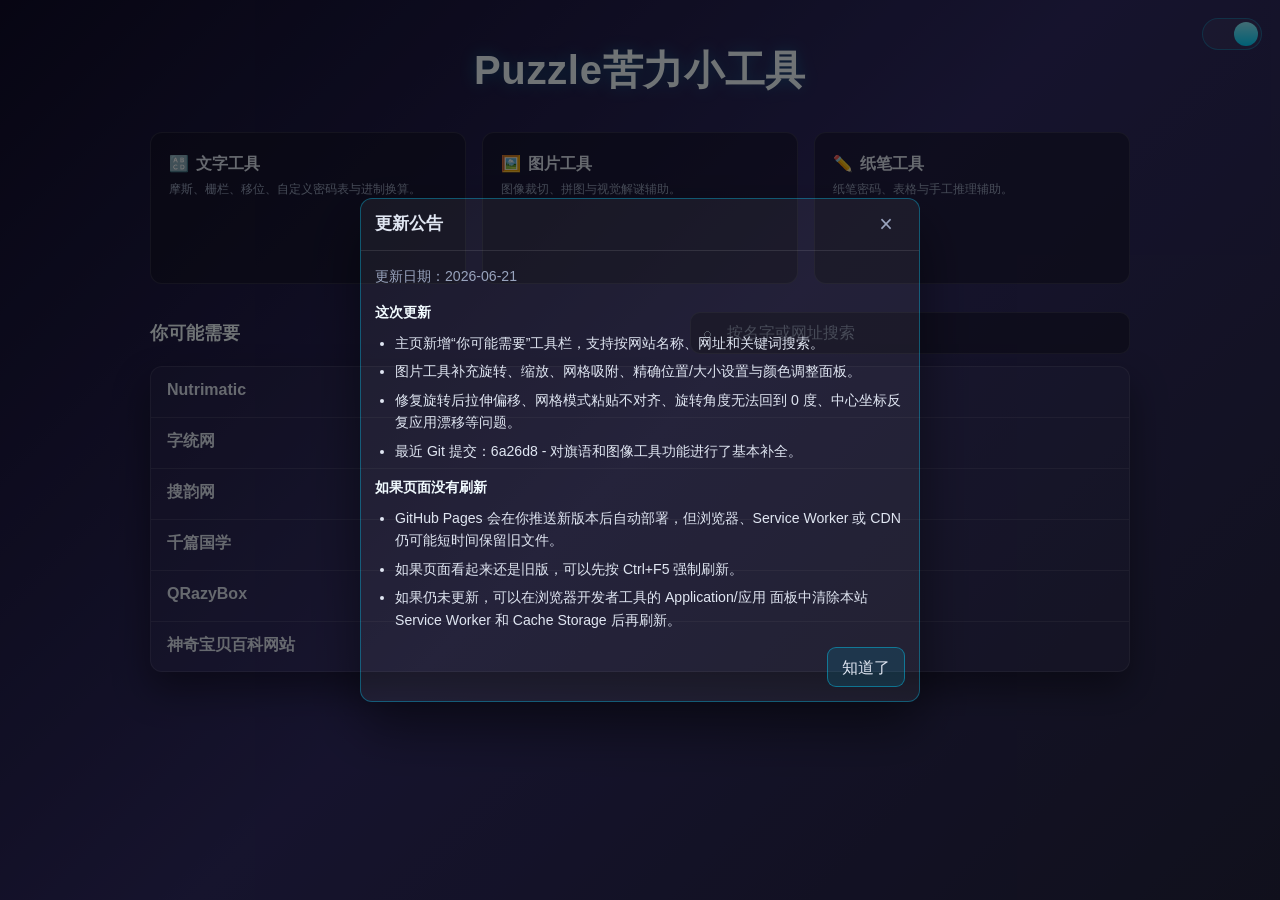
==== commit bbc329f0: "1. 更新主页，添加常用网站搜索导航 2. 更新图像工具，添加数字位置设置，修复拉伸bug 3. 添加更新告示板" ====
--- a/index.html
+++ b/index.html
@@ -26,6 +26,8 @@
 <link rel="prefetch" href="text-tools/text-tools.html">
 <link rel="prefetch" href="text-tools/text-tools.css">
 <link rel="prefetch" href="text-tools/tools/bundle.js">
+<link rel="prefetch" href="image-tools/image-tools.html">
+<link rel="prefetch" href="image-tools/image-tools.css">
 <style>
     .home-shell {
         width: min(980px, calc(100% - 26px));
@@ -94,6 +96,273 @@
         line-height: 1.38;
     }
 
+    .sr-only {
+        position: absolute;
+        width: 1px;
+        height: 1px;
+        padding: 0;
+        margin: -1px;
+        overflow: hidden;
+        clip: rect(0, 0, 0, 0);
+        white-space: nowrap;
+        border: 0;
+    }
+
+    .recommend-section {
+        margin-top: 28px;
+    }
+
+    .recommend-head {
+        display: flex;
+        align-items: center;
+        justify-content: space-between;
+        gap: 16px;
+        margin-bottom: 12px;
+    }
+
+    .section-title {
+        margin: 0;
+        font-size: 1.12rem;
+        color: var(--title-main);
+        font-weight: 700;
+    }
+
+    .site-search {
+        position: relative;
+        flex: 1 1 360px;
+        max-width: 440px;
+    }
+
+    .site-search::before {
+        content: "⌕";
+        position: absolute;
+        left: 13px;
+        top: 50%;
+        transform: translateY(-52%);
+        color: var(--text-sub);
+        font-size: 1rem;
+        pointer-events: none;
+    }
+
+    .site-search-input {
+        width: 100%;
+        height: 42px;
+        padding: 9px 14px 9px 36px;
+        border: 1px solid var(--line);
+        border-radius: 10px;
+        background: var(--surface-3);
+        color: var(--text-main);
+        font: inherit;
+        outline: none;
+        transition: border-color 0.2s ease, box-shadow 0.2s ease, background-color 0.2s ease;
+    }
+
+    .site-search-input::placeholder {
+        color: color-mix(in srgb, var(--text-sub) 82%, transparent);
+    }
+
+    .site-search-input:focus {
+        border-color: color-mix(in srgb, var(--primary) 78%, white 22%);
+        box-shadow: var(--focus-ring);
+    }
+
+    .recommend-panel {
+        max-height: clamp(260px, 34vh, 420px);
+        overflow-y: auto;
+        overscroll-behavior: contain;
+        border: 1px solid var(--line);
+        border-radius: 12px;
+        background: color-mix(in srgb, var(--surface-2) 88%, transparent);
+        box-shadow: var(--shadow-1);
+        scrollbar-width: thin;
+        scrollbar-color: color-mix(in srgb, var(--primary) 46%, transparent) transparent;
+    }
+
+    .recommend-list {
+        display: grid;
+        grid-template-columns: 1fr;
+        gap: 0;
+        margin: 0;
+        padding: 0;
+        list-style: none;
+    }
+
+    .recommend-item {
+        border-bottom: 1px solid var(--line);
+    }
+
+    .recommend-item:last-child {
+        border-bottom: 0;
+    }
+
+    .recommend-link {
+        display: block;
+        padding: 13px 16px;
+        min-height: 50px;
+        overflow: hidden;
+        color: var(--text-main);
+        text-decoration: none;
+        transition: min-height 0.22s ease, background-color 0.22s ease, color 0.22s ease;
+    }
+
+    .recommend-link:hover,
+    .recommend-link:focus-visible {
+        min-height: 112px;
+        background: color-mix(in srgb, var(--primary-soft) 72%, transparent);
+        outline: none;
+    }
+
+    .recommend-name {
+        display: block;
+        font-weight: 650;
+        line-height: 1.3;
+    }
+
+    .recommend-detail {
+        display: grid;
+        gap: 6px;
+        max-height: 0;
+        opacity: 0;
+        transform: translateY(-4px);
+        transition: max-height 0.22s ease, opacity 0.18s ease, transform 0.22s ease;
+    }
+
+    .recommend-link:hover .recommend-detail,
+    .recommend-link:focus-visible .recommend-detail {
+        max-height: 220px;
+        margin-top: 8px;
+        opacity: 1;
+        transform: translateY(0);
+    }
+
+    .recommend-desc,
+    .recommend-url,
+    .empty-sites {
+        font-size: 0.82rem;
+        line-height: 1.42;
+        color: var(--text-sub);
+    }
+
+    .recommend-url {
+        word-break: break-all;
+        color: color-mix(in srgb, var(--primary) 76%, var(--text-main));
+    }
+
+    .empty-sites {
+        display: none;
+        padding: 14px 16px;
+    }
+
+    .empty-sites.show {
+        display: block;
+    }
+
+    .release-modal {
+        position: fixed;
+        inset: 0;
+        z-index: 2400;
+        display: grid;
+        place-items: center;
+        padding: 16px;
+        background: rgba(0, 0, 0, 0.54);
+    }
+
+    .release-modal[hidden] {
+        display: none;
+    }
+
+    .release-card {
+        width: min(560px, 100%);
+        max-height: min(680px, calc(100vh - 32px));
+        overflow: auto;
+        border: 1px solid var(--line-strong);
+        border-radius: 12px;
+        background: color-mix(in srgb, var(--surface-1) 96%, transparent);
+        box-shadow: var(--shadow-2);
+    }
+
+    .release-head {
+        display: flex;
+        align-items: center;
+        justify-content: space-between;
+        gap: 12px;
+        min-height: 52px;
+        padding: 0 14px;
+        border-bottom: 1px solid var(--line);
+    }
+
+    .release-head h2 {
+        margin: 0;
+        font-size: 1.08rem;
+    }
+
+    .release-close {
+        width: 38px;
+        height: 38px;
+        border: 0;
+        border-radius: 8px;
+        background: transparent;
+        color: var(--text-sub);
+        font: inherit;
+        font-size: 1.45rem;
+        line-height: 1;
+        cursor: pointer;
+    }
+
+    .release-close:hover {
+        color: var(--danger);
+        background: var(--danger-soft);
+    }
+
+    .release-body {
+        display: grid;
+        gap: 14px;
+        padding: 14px;
+        color: var(--text-main);
+    }
+
+    .release-date,
+    .release-section h3,
+    .release-section li {
+        font-size: 0.88rem;
+    }
+
+    .release-date {
+        margin: 0;
+        color: var(--text-sub);
+    }
+
+    .release-section h3 {
+        margin: 0 0 8px;
+        color: var(--title-main);
+    }
+
+    .release-section ul {
+        margin: 0;
+        padding-left: 20px;
+    }
+
+    .release-section li + li {
+        margin-top: 6px;
+    }
+
+    .release-actions {
+        display: flex;
+        justify-content: flex-end;
+        padding-top: 2px;
+    }
+
+    .release-confirm {
+        min-height: 40px;
+        padding: 0 14px;
+        border: 1px solid color-mix(in srgb, var(--primary) 42%, transparent);
+        border-radius: 9px;
+        background: color-mix(in srgb, var(--primary-soft) 82%, transparent);
+        color: var(--text-main);
+        font: inherit;
+        cursor: pointer;
+    }
+
     @media (max-width: 620px) {
         .home-shell {
             width: calc(100% - 20px);
@@ -102,6 +371,17 @@
 
         .tool-grid {
             grid-template-columns: 1fr;
+        }
+
+        .recommend-head {
+            align-items: stretch;
+            flex-direction: column;
+            gap: 10px;
+        }
+
+        .site-search {
+            flex-basis: auto;
+            max-width: none;
         }
     }
 </style>
@@ -119,7 +399,7 @@
             <div class="tool-head"><span>🔠</span><span>文字工具</span></div>
             <div class="tool-desc">摩斯、栅栏、移位、自定义密码表与进制换算。</div>
         </a></div>
-        <div class="tool-card"><a href="#">
+        <div class="tool-card"><a href="image-tools/image-tools.html">
             <div class="tool-head"><span>🖼️</span><span>图片工具</span></div>
             <div class="tool-desc">图像裁切、拼图与视觉解谜辅助。</div>
         </a></div>
@@ -128,15 +408,180 @@
             <div class="tool-desc">纸笔密码、表格与手工推理辅助。</div>
         </a></div>
     </div>
+
+    <section class="recommend-section" aria-labelledby="recommendTitle">
+        <div class="recommend-head">
+            <h2 class="section-title" id="recommendTitle">你可能需要</h2>
+            <label class="site-search">
+                <span class="sr-only">搜索工具网站</span>
+                <input class="site-search-input" id="siteSearch" type="search" placeholder="按名字或网址搜索" autocomplete="off">
+            </label>
+        </div>
+        <div class="recommend-panel">
+            <ul class="recommend-list" id="recommendList"></ul>
+            <div class="empty-sites" id="emptySites">没有匹配的网站。</div>
+        </div>
+    </section>
 </div>
 
+<div class="release-modal" id="releaseModal" hidden>
+    <section class="release-card" role="dialog" aria-modal="true" aria-labelledby="releaseTitle">
+        <div class="release-head">
+            <h2 id="releaseTitle">更新公告</h2>
+            <button class="release-close" id="releaseClose" type="button" aria-label="关闭">&times;</button>
+        </div>
+        <div class="release-body">
+            <p class="release-date" id="releaseDate"></p>
+            <div class="release-section">
+                <h3>这次更新</h3>
+                <ul id="releaseUpdates"></ul>
+            </div>
+            <div class="release-section">
+                <h3>如果页面没有刷新</h3>
+                <ul id="releaseCacheTips"></ul>
+            </div>
+            <div class="release-actions">
+                <button class="release-confirm" id="releaseConfirm" type="button">知道了</button>
+            </div>
+        </div>
+    </section>
+</div>
+
 <script src="theme/theme-system.js"></script>
+<script src="recommended-tools.js"></script>
+<script src="release-notes.js"></script>
 <script src="theme/cache-client.js" defer></script>
 <script>
     initThemeManager({
         allowToggle: true,
         toggleSelector: "#themeToggle"
     });
+
+    (function () {
+        var tools = window.RECOMMENDED_TOOLS || [];
+        var list = document.getElementById("recommendList");
+        var search = document.getElementById("siteSearch");
+        var empty = document.getElementById("emptySites");
+
+        function normalize(value) {
+            return String(value || "").toLowerCase().trim();
+        }
+
+        function getSearchText(tool) {
+            return normalize([
+                tool.name,
+                tool.url,
+                tool.description,
+                (tool.aliases || []).join(" ")
+            ].join(" "));
+        }
+
+        function createToolItem(tool) {
+            var item = document.createElement("li");
+            item.className = "recommend-item";
+            item.dataset.searchText = getSearchText(tool);
+
+            var link = document.createElement("a");
+            link.className = "recommend-link";
+            link.href = tool.url;
+            link.target = "_blank";
+            link.rel = "noopener noreferrer";
+            link.setAttribute("aria-label", tool.name + "，新页面打开");
+
+            var name = document.createElement("span");
+            name.className = "recommend-name";
+            name.textContent = tool.name;
+
+            var detail = document.createElement("span");
+            detail.className = "recommend-detail";
+
+            var desc = document.createElement("span");
+            desc.className = "recommend-desc";
+            desc.textContent = tool.description;
+
+            var url = document.createElement("span");
+            url.className = "recommend-url";
+            url.textContent = tool.url;
+
+            detail.append(desc, url);
+            link.append(name, detail);
+            item.appendChild(link);
+
+            return item;
+        }
+
+        function filterTools() {
+            var keyword = normalize(search.value);
+            var shown = 0;
+
+            Array.prototype.forEach.call(list.children, function (item) {
+                var matched = !keyword || item.dataset.searchText.indexOf(keyword) !== -1;
+                item.hidden = !matched;
+                if (matched) shown += 1;
+            });
+
+            empty.classList.toggle("show", shown === 0);
+        }
+
+        tools.forEach(function (tool) {
+            list.appendChild(createToolItem(tool));
+        });
+
+        search.addEventListener("input", filterTools);
+        filterTools();
+    })();
+
+    (function () {
+        var notes = window.PUZZLE_RELEASE_NOTES;
+        if (!notes || !notes.version) return;
+
+        var key = "puzzle_release_seen_version";
+        var seen = null;
+        try {
+            seen = window.localStorage.getItem(key);
+        } catch (_) {}
+        if (seen === notes.version) return;
+
+        var modal = document.getElementById("releaseModal");
+        var title = document.getElementById("releaseTitle");
+        var date = document.getElementById("releaseDate");
+        var updates = document.getElementById("releaseUpdates");
+        var cacheTips = document.getElementById("releaseCacheTips");
+        var close = document.getElementById("releaseClose");
+        var confirm = document.getElementById("releaseConfirm");
+        if (!modal || !title || !date || !updates || !cacheTips) return;
+
+        function fillList(list, items) {
+            list.textContent = "";
+            (items || []).forEach(function (text) {
+                var item = document.createElement("li");
+                item.textContent = text;
+                list.appendChild(item);
+            });
+        }
+
+        function dismiss() {
+            modal.hidden = true;
+            try {
+                window.localStorage.setItem(key, notes.version);
+            } catch (_) {}
+        }
+
+        title.textContent = notes.title || "更新公告";
+        date.textContent = notes.date ? "更新日期：" + notes.date : "";
+        fillList(updates, notes.updates);
+        fillList(cacheTips, notes.cacheTips);
+        modal.hidden = false;
+
+        close.addEventListener("click", dismiss);
+        confirm.addEventListener("click", dismiss);
+        modal.addEventListener("click", function (event) {
+            if (event.target === modal) dismiss();
+        });
+        document.addEventListener("keydown", function (event) {
+            if (!modal.hidden && event.key === "Escape") dismiss();
+        });
+    })();
 </script>
 </body>
 </html>
--- a/text-tools/text-tools.css
+++ b/text-tools/text-tools.css
@@ -1,5 +1,5 @@
 ﻿html,body{height:100%;overflow:hidden}
-        .fixed-shell{--tool-card-default-width:700px;--tool-card-default-height:400px;--tool-card-min-width:360px;--tool-card-min-height:260px;width:100vw;height:100vh;padding:0;overflow:hidden}
+        .fixed-shell{width:100vw;height:100vh;padding:0;overflow:hidden}
         .fixed-topbar{position:fixed;left:50%;top:10px;z-index:1200;width:min(860px,calc(100% - 24px));transform:translateX(-50%);padding:8px 16px;transition:padding .28s ease,opacity .24s ease,transform .28s ease}
         .fixed-topbar:hover,.fixed-topbar:focus-within{width:min(860px,calc(100% - 24px));padding:8px 16px;opacity:1}
         body.canvas-active .fixed-topbar:not(:hover):not(:focus-within){padding:4px 10px;opacity:.82;transform:translateX(-50%) translateY(-3px)}
@@ -54,15 +54,25 @@
         .panel-note{border:1px solid color-mix(in srgb,var(--primary) 32%,transparent);background:color-mix(in srgb,var(--primary-soft) 74%,transparent);color:var(--text-main);border-radius:10px;padding:10px 12px;font-size:.82rem;line-height:1.46}
         .stack{display:grid;gap:12px}
         .input-label{display:block;margin-bottom:6px;color:var(--text-sub);font-size:.82rem}
-        .text-input,.text-output{min-height:108px;resize:vertical}
+        .text-input,.text-output{min-width:0;max-width:100%;min-height:108px;resize:vertical}
         .text-output[readonly]{color:var(--text-main)}
         .rail-input{min-height:44px;max-width:140px;appearance:textfield;resize:none}
         .rail-input::-webkit-inner-spin-button,.rail-input::-webkit-outer-spin-button{-webkit-appearance:none;margin:0}
         .controls-row{display:flex;flex-wrap:wrap;gap:9px}
+        .inline-check{display:inline-flex;min-height:44px;align-items:center;gap:8px;padding:0 12px;border:1px solid var(--line);border-radius:10px;background:var(--surface-3);color:var(--text-main);font-size:.9rem;cursor:pointer}
+        .inline-check input{width:16px;height:16px;margin:0;accent-color:var(--primary)}
         .action-btn.warn{border-color:color-mix(in srgb,var(--danger) 52%,transparent);background:var(--danger-soft);color:color-mix(in srgb,var(--danger) 76%,white 24%)}
         .tool-empty{text-align:center;color:var(--text-sub);padding:28px 10px}
         .mapping-grid{display:grid;grid-template-columns:repeat(2,minmax(0,1fr));gap:10px}
         .compact-input{min-height:44px;resize:none}
+        .binary-encoding{max-width:130px}
+        .ocr-tool{min-width:0}
+        .ocr-command{min-height:72px}
+        .ocr-file{max-width:230px;padding-top:9px}
+        .ocr-preview{display:grid;min-height:150px;place-items:center;border:1px dashed var(--line-strong);border-radius:12px;background:var(--surface-3);color:var(--text-sub);overflow:hidden}
+        .ocr-preview img{display:block;max-width:100%;max-height:260px;object-fit:contain}
+        .ocr-status{margin:0}
+        .ocr-paddle-title{background:linear-gradient(90deg,#ff4d6d,#f59e0b,#22c55e,#38bdf8,#a78bfa);background-size:240% 100%;-webkit-background-clip:text;background-clip:text;color:transparent!important;animation:ocrTitleFlow 3.6s linear infinite;text-shadow:none!important}
         .morse-keypad{display:grid;grid-template-columns:minmax(190px,260px) minmax(0,1fr);gap:12px;align-items:stretch;height:168px}
         .morse-keys{display:grid;grid-template-columns:repeat(4,minmax(0,1fr));gap:9px}
         .morse-key{position:relative;height:168px;border:1px solid color-mix(in srgb,var(--primary) 42%,transparent);border-radius:12px;background:color-mix(in srgb,var(--surface-3) 92%,transparent);color:var(--text-main);font-size:2.2rem;font-weight:700;line-height:1;cursor:pointer;outline:none;overflow:hidden;transition:transform .16s ease,border-color .16s ease,box-shadow .16s ease,background-color .16s ease}
@@ -76,6 +86,29 @@
         .morse-sequence{font-size:1.8rem;font-weight:700;letter-spacing:2px;color:var(--text-main);overflow-wrap:anywhere}
         .morse-letter{font-size:2.3rem;font-weight:800;color:color-mix(in srgb,var(--primary) 76%,white 24%)}
         .morse-muted{color:var(--text-sub);font-size:.92rem}
+        .semaphore-input{display:grid;grid-template-columns:minmax(190px,240px) minmax(0,1fr);gap:12px;align-items:stretch}
+        .semaphore-wheel{position:relative;aspect-ratio:1;border:1px solid var(--line);border-radius:12px;background:var(--surface-3);overflow:hidden}
+        .semaphore-center-label{position:absolute;left:50%;top:50%;z-index:2;display:grid;width:44px;height:44px;place-items:center;border-radius:999px;background:color-mix(in srgb,var(--surface-1) 84%,transparent);color:var(--text-sub);font-size:.95rem;font-weight:900;transform:translate(-50%,-50%);pointer-events:none;transition:background-color .16s ease,color .16s ease,box-shadow .16s ease}
+        .semaphore-center-label.active{background:color-mix(in srgb,var(--primary-soft) 88%,transparent);color:var(--text-main);box-shadow:0 0 14px color-mix(in srgb,var(--primary-glow) 30%,transparent)}
+        .semaphore-pointer{position:absolute;left:50%;top:50%;width:50%;height:44px;padding:0;border:0;background:transparent;cursor:grab;overflow:visible;transform:translateY(-50%) rotate(var(--angle));transform-origin:0 50%;transition:transform .05s linear}
+        .semaphore-pointer.dragging{cursor:grabbing;transition:none}
+        .semaphore-pointer.snapping{transition:transform .32s cubic-bezier(0.34,1.56,0.64,1)}
+        .semaphore-pointer::before{content:"";position:absolute;left:32px;right:14px;top:50%;height:9px;border-radius:999px;transform:translateY(-50%);transition:height .16s ease,box-shadow .16s ease}
+        .semaphore-pointer.long::before{background:color-mix(in srgb,var(--primary) 78%,white 22%);box-shadow:0 0 10px var(--primary-glow)}
+        .semaphore-pointer.short::before{background:color-mix(in srgb,var(--danger) 72%,white 28%);box-shadow:0 0 10px var(--danger)}
+        .semaphore-pointer.dragging::before,.semaphore-pointer.snapping::before{height:12px}
+        .semaphore-pointer.long.dragging::before,.semaphore-pointer.long.snapping::before{box-shadow:0 0 22px var(--primary-glow)}
+        .semaphore-pointer.short.dragging::before,.semaphore-pointer.short.snapping::before{box-shadow:0 0 22px var(--danger)}
+        .semaphore-ray{position:absolute;left:50%;top:50%;width:50%;height:44px;padding:0;border:0;background:transparent;overflow:visible;transform:translateY(-50%) rotate(var(--angle));transform-origin:0 50%;pointer-events:none}
+        .semaphore-ray::before{content:"";position:absolute;left:32px;right:14px;top:50%;height:16px;border-radius:999px;transform:translateY(-50%);opacity:0;transition:opacity .16s ease,box-shadow .16s ease,height .16s ease}
+        .semaphore-ray.active::before{opacity:1;background:color-mix(in srgb,var(--primary) 50%,white 30%);filter:blur(6px);height:20px}
+        .semaphore-ray.overlap::before{background:color-mix(in srgb,var(--primary) 35%,var(--danger) 35%,white 30%);opacity:.9}
+        .semaphore-preview{display:grid;grid-template-rows:1fr 1fr;min-height:190px;border:1px solid var(--line);border-radius:12px;background:var(--surface-3);overflow:hidden}
+        .semaphore-preview>div{display:flex;align-items:center;justify-content:center;padding:12px;text-align:center}
+        .semaphore-preview>div:first-child{border-bottom:1px solid var(--line)}
+        .semaphore-combo{font-size:1.4rem;font-weight:800;color:var(--text-main)}
+        .semaphore-letter{font-size:2.6rem;font-weight:900;color:color-mix(in srgb,var(--primary) 76%,white 24%)}
+        .semaphore-muted{color:var(--text-sub);font-size:.92rem}
         .programmer-tool{display:grid;gap:14px}
         .radix-display{display:grid;gap:7px}
         .radix-row{display:grid;grid-template-columns:64px minmax(0,1fr);align-items:center;gap:12px;min-height:46px;padding:7px 10px;border:1px solid transparent;border-radius:10px;background:transparent;color:var(--text-main);text-align:left;cursor:pointer;outline:none;transition:background-color .16s ease,border-color .16s ease,box-shadow .16s ease,transform .16s ease}
@@ -94,11 +127,38 @@
 
         @keyframes morsePulse{0%{transform:scale(1);box-shadow:0 0 0 color-mix(in srgb,var(--primary-glow) 0%,transparent)}38%{transform:scale(1.05);background:color-mix(in srgb,var(--primary-soft) 86%,transparent);box-shadow:0 0 34px color-mix(in srgb,var(--primary-glow) 58%,transparent),0 0 70px color-mix(in srgb,var(--primary-glow) 28%,transparent)}100%{transform:scale(1);box-shadow:0 0 12px color-mix(in srgb,var(--primary-glow) 18%,transparent)}}
         @keyframes morseRipple{from{inset:50%;opacity:.75}to{inset:-35%;opacity:0}}
+        @keyframes ocrTitleFlow{from{background-position:0 50%}to{background-position:240% 50%}}
 
         .canvas-menu{position:fixed;z-index:2200;display:none;min-width:156px;padding:6px;border:1px solid var(--line-strong);border-radius:12px;background:color-mix(in srgb,var(--surface-1) 94%,transparent);box-shadow:var(--shadow-2);backdrop-filter:blur(14px)}
         .canvas-menu.show{display:block;animation:contentFade .12s ease both}
+        .canvas-menu button[hidden]{display:none}
         .canvas-menu button{width:100%;min-height:40px;border:0;border-radius:9px;background:transparent;color:var(--text-main);text-align:left;padding:0 12px;cursor:pointer;transition:background-color .2s ease,transform .2s ease}
         .canvas-menu button:hover{background:color-mix(in srgb,var(--primary-soft) 88%,transparent);transform:translateY(-1px)}
+        .settings-modal .settings-content{width:min(920px,calc(100vw - 28px));height:min(680px,calc(100vh - 42px));display:flex;flex-direction:column;padding:18px;overflow:hidden}
+        .settings-close{border:0;background:transparent}
+        .settings-head{display:flex;align-items:center;justify-content:space-between;gap:12px;margin-bottom:14px;padding-right:34px}
+        .settings-layout{flex:1;min-height:0;display:grid;grid-template-columns:170px minmax(0,1fr);gap:14px}
+        .settings-tabs{display:flex;flex-direction:column;gap:8px;border-right:1px solid var(--line);padding-right:12px}
+        .settings-tab{min-height:42px;border:1px solid transparent;border-radius:9px;background:transparent;color:var(--text-main);text-align:left;padding:0 12px;cursor:pointer}
+        .settings-tab.active,.settings-tab:hover{border-color:color-mix(in srgb,var(--primary) 42%,transparent);background:color-mix(in srgb,var(--primary-soft) 68%,transparent)}
+        .settings-main{min-width:0;min-height:0;overflow:auto}
+        .settings-panel{display:none}
+        .settings-panel.active{display:block}
+        .settings-list{display:grid;gap:10px}
+        .settings-row{border:1px solid var(--line);border-radius:10px;background:var(--surface-3);overflow:hidden}
+        .settings-row summary{display:flex;align-items:center;justify-content:space-between;gap:12px;min-height:48px;padding:0 12px;cursor:pointer;list-style:none}
+        .settings-row summary::-webkit-details-marker{display:none}
+        .settings-row-title{font-weight:800;color:var(--text-main)}
+        .settings-row-meta{color:var(--text-sub);font-size:.82rem}
+        .settings-row-body{display:grid;gap:12px;padding:0 12px 12px}
+        .settings-number-grid{display:grid;grid-template-columns:repeat(2,minmax(140px,1fr));gap:10px}
+        .settings-field{display:grid;gap:5px;color:var(--text-sub);font-size:.82rem}
+        .settings-field input{min-height:38px;border:1px solid var(--line);border-radius:8px;background:var(--surface-1);color:var(--text-main);padding:0 10px}
+        .settings-actions{display:flex;flex-wrap:wrap;gap:8px}
+        .apply-targets{display:none;gap:8px;padding:10px;border:1px solid var(--line);border-radius:8px;background:color-mix(in srgb,var(--surface-1) 70%,transparent)}
+        .apply-targets.show{display:grid}
+        .apply-targets-list{display:grid;grid-template-columns:repeat(auto-fill,minmax(150px,1fr));gap:6px}
+        .settings-empty{padding:24px;text-align:center;color:var(--text-sub)}
 
         .mobile-add-wrap{display:none;margin-top:10px;justify-content:center}
         .mobile-add-btn{min-height:46px;min-width:160px;border-radius:999px;border:1px solid color-mix(in srgb,var(--primary) 50%,transparent);background:color-mix(in srgb,var(--primary-soft) 82%,transparent);color:var(--text-main);cursor:pointer;transition:transform .2s ease,background-color .2s ease}
@@ -119,7 +179,11 @@
             .topbar-actions{left:8px;right:8px;top:0;justify-content:center;transform:none}
             .topbar-btn{padding:0 8px;font-size:.82rem}
             .tool-card{width:min(var(--tool-card-default-width),calc(100vw - 24px));min-width:280px}
+            .settings-layout{grid-template-columns:1fr}
+            .settings-tabs{border-right:0;border-bottom:1px solid var(--line);padding-right:0;padding-bottom:10px}
+            .settings-number-grid{grid-template-columns:1fr}
             .mapping-grid{grid-template-columns:1fr}
+            .semaphore-input{grid-template-columns:1fr}
             .morse-keypad{grid-template-columns:1fr;height:auto}
             .morse-key{height:92px}
             .morse-live{height:132px}
--- a/image-tools/image-tools.css
+++ b/image-tools/image-tools.css
@@ -0,0 +1,645 @@
+html,
+body {
+    width: 100%;
+    height: 100%;
+    overflow: hidden;
+}
+
+.image-tool-page {
+    min-height: 100vh;
+}
+
+.image-topbar {
+    position: fixed;
+    left: 50%;
+    top: 10px;
+    z-index: 1400;
+    width: min(760px, calc(100% - 24px));
+    min-height: 58px;
+    transform: translateX(-50%);
+    transition: opacity .24s ease, transform .28s ease;
+    pointer-events: auto;
+}
+
+.image-topbar .back-link {
+    position: absolute;
+    left: 0;
+    top: 50%;
+    transform: translateY(-50%);
+    pointer-events: auto;
+}
+
+.image-topbar .back-link:hover {
+    transform: translateY(calc(-50% - 2px));
+}
+
+.image-topbar .back-link:active {
+    transform: translateY(-50%) scale(.98);
+}
+
+.image-topbar .main-title {
+    margin: 0;
+    line-height: 58px;
+    pointer-events: none;
+    transition: font-size .28s ease;
+}
+
+.image-topbar .help-icon {
+    width: auto;
+    height: auto;
+    border: 0;
+    border-radius: 0;
+    background: transparent;
+    padding: 0;
+    box-shadow: none;
+    pointer-events: auto;
+}
+
+.image-topbar .help-icon:hover {
+    background: transparent;
+    transform: scale(1.08);
+}
+
+body.canvas-active .image-topbar:not(:hover):not(:focus-within) {
+    opacity: .84;
+    transform: translateX(-50%) translateY(-4px);
+}
+
+body.canvas-active .image-topbar:not(:hover):not(:focus-within) .back-link {
+    opacity: 0;
+    pointer-events: none;
+}
+
+body.canvas-active .image-topbar:not(:hover):not(:focus-within) .main-title {
+    font-size: 1.04rem;
+}
+
+.image-stage {
+    position: fixed;
+    inset: 0;
+    overflow: hidden;
+    background:
+        linear-gradient(90deg, color-mix(in srgb, var(--line) 46%, transparent) 1px, transparent 1px),
+        linear-gradient(0deg, color-mix(in srgb, var(--line) 46%, transparent) 1px, transparent 1px),
+        var(--bg-gradient);
+    background-size: 42px 42px, 42px 42px, auto;
+    cursor: default;
+    touch-action: none;
+    user-select: none;
+}
+
+.image-stage:focus {
+    outline: none;
+}
+
+.image-stage.image-dragging,
+.image-stage.image-dragging .image-node {
+    cursor: grabbing;
+}
+
+.image-layer {
+    position: absolute;
+    inset: 0;
+}
+
+.image-marquee {
+    position: absolute;
+    z-index: 1250;
+    border: 1px solid color-mix(in srgb, var(--primary) 80%, white 20%);
+    background: color-mix(in srgb, var(--primary-soft) 68%, transparent);
+    box-shadow: 0 0 18px color-mix(in srgb, var(--primary-glow) 24%, transparent);
+    pointer-events: none;
+}
+
+.image-node {
+    position: absolute;
+    display: block;
+    min-width: 32px;
+    min-height: 32px;
+    border: 0;
+    background: transparent;
+    cursor: grab;
+    touch-action: none;
+    user-select: none;
+}
+
+.image-node.selected {
+    cursor: grab;
+}
+
+.image-node.multi-selected img {
+    outline: 1px solid color-mix(in srgb, var(--primary) 62%, white 20%);
+    outline-offset: 2px;
+}
+
+.image-node:active {
+    cursor: grabbing;
+}
+
+.image-node img {
+    display: block;
+    width: 100%;
+    height: 100%;
+    object-fit: fill;
+    border-radius: 2px;
+    box-shadow: 0 10px 28px rgba(0, 0, 0, .18);
+    pointer-events: none;
+    user-select: none;
+    -webkit-user-drag: none;
+}
+
+.image-selection {
+    position: absolute;
+    z-index: 1300;
+    border: 1px solid color-mix(in srgb, var(--primary) 80%, white 20%);
+    box-shadow:
+        0 0 0 1px color-mix(in srgb, var(--surface-1) 82%, transparent),
+        0 0 20px color-mix(in srgb, var(--primary-glow) 38%, transparent);
+    pointer-events: none;
+    transform-origin: var(--image-origin-x, 50%) var(--image-origin-y, 50%);
+}
+
+.image-selection.group-selection {
+    border-style: dashed;
+    transform-origin: 50% 50%;
+}
+
+.image-selection.group-selection .image-resize-handle {
+    display: none;
+}
+
+.image-resize-handle {
+    position: absolute;
+    display: block;
+    width: 16px;
+    height: 16px;
+    border: 2px solid color-mix(in srgb, var(--primary) 82%, white 18%);
+    border-radius: 50%;
+    background: var(--surface-1);
+    box-shadow: 0 3px 10px rgba(0, 0, 0, .22);
+    pointer-events: auto;
+}
+
+.image-resize-handle::before {
+    content: "";
+    position: absolute;
+    inset: -14px;
+}
+
+.image-rotate-handle {
+    position: absolute;
+    left: 50%;
+    top: -46px;
+    display: grid;
+    width: 34px;
+    height: 34px;
+    place-items: center;
+    border: 2px solid color-mix(in srgb, var(--primary) 82%, white 18%);
+    border-radius: 50%;
+    background: var(--surface-1);
+    color: color-mix(in srgb, var(--primary) 76%, white 24%);
+    box-shadow: 0 4px 14px rgba(0, 0, 0, .24);
+    pointer-events: auto;
+    transform: translateX(-50%);
+    cursor: grab;
+}
+
+.image-rotate-handle::before {
+    content: "";
+    position: absolute;
+    left: 50%;
+    top: 100%;
+    width: 1px;
+    height: 16px;
+    background: color-mix(in srgb, var(--primary) 72%, transparent);
+    transform: translateX(-50%);
+}
+
+.image-rotate-handle::after {
+    content: "↻";
+    font-size: 1.05rem;
+    font-weight: 800;
+    line-height: 1;
+}
+
+.image-rotate-handle:active {
+    cursor: grabbing;
+}
+
+.image-handle-nw {
+    left: 0;
+    top: 0;
+    transform: translate(-50%, -50%);
+    cursor: nwse-resize;
+}
+
+.image-handle-n {
+    left: 50%;
+    top: 0;
+    transform: translate(-50%, -50%);
+    cursor: ns-resize;
+}
+
+.image-handle-ne {
+    right: 0;
+    top: 0;
+    transform: translate(50%, -50%);
+    cursor: nesw-resize;
+}
+
+.image-handle-e {
+    right: 0;
+    top: 50%;
+    transform: translate(50%, -50%);
+    cursor: ew-resize;
+}
+
+.image-handle-se {
+    right: 0;
+    bottom: 0;
+    transform: translate(50%, 50%);
+    cursor: nwse-resize;
+}
+
+.image-handle-s {
+    left: 50%;
+    bottom: 0;
+    transform: translate(-50%, 50%);
+    cursor: ns-resize;
+}
+
+.image-handle-sw {
+    left: 0;
+    bottom: 0;
+    transform: translate(-50%, 50%);
+    cursor: nesw-resize;
+}
+
+.image-handle-w {
+    left: 0;
+    top: 50%;
+    transform: translate(-50%, -50%);
+    cursor: ew-resize;
+}
+
+.image-context-menu,
+.image-canvas-menu {
+    position: fixed;
+    z-index: 2200;
+    display: none;
+    min-width: 150px;
+    padding: 6px;
+    border: 1px solid var(--line-strong);
+    border-radius: 10px;
+    background: color-mix(in srgb, var(--bg-solid) 92%, var(--surface-1));
+    box-shadow: var(--shadow-2);
+    backdrop-filter: blur(18px) saturate(1.25);
+    -webkit-backdrop-filter: blur(18px) saturate(1.25);
+}
+
+.image-canvas-menu {
+    min-width: 210px;
+}
+
+.image-context-menu.show,
+.image-canvas-menu.show {
+    display: block;
+    animation: imagePanelEnter .12s ease both;
+}
+
+.image-context-menu button,
+.image-action-btn,
+.image-panel-close {
+    font-family: inherit;
+}
+
+.image-context-menu button {
+    width: 100%;
+    min-height: 40px;
+    padding: 0 12px;
+    border: 0;
+    border-radius: 8px;
+    background: transparent;
+    color: var(--text-main);
+    text-align: left;
+    cursor: pointer;
+    transition: background-color .16s ease, transform .16s ease;
+}
+
+.image-context-menu button:hover {
+    transform: translateY(-1px);
+    background: color-mix(in srgb, var(--primary-soft) 82%, transparent);
+}
+
+.image-canvas-action {
+    width: 100%;
+    min-height: 40px;
+    padding: 0 12px;
+    border: 0;
+    border-radius: 8px;
+    background: transparent;
+    color: var(--text-main);
+    text-align: left;
+    cursor: pointer;
+    font-family: inherit;
+    transition: background-color .16s ease, transform .16s ease;
+}
+
+.image-canvas-action:hover {
+    transform: translateY(-1px);
+    background: color-mix(in srgb, var(--primary-soft) 82%, transparent);
+}
+
+.image-move-mode-panel[hidden] {
+    display: none;
+}
+
+.image-move-mode-panel {
+    border-top: 1px solid var(--line);
+    margin-top: 6px;
+    padding-top: 4px;
+}
+
+.image-color-panel,
+.image-follow-panel {
+    position: fixed;
+    z-index: 2100;
+    width: min(320px, calc(100vw - 20px));
+    max-height: min(560px, calc(100vh - 20px));
+    overflow: auto;
+    border: 1px solid var(--line-strong);
+    border-radius: 12px;
+    background: color-mix(in srgb, var(--surface-1) 96%, transparent);
+    box-shadow: var(--shadow-2);
+    backdrop-filter: blur(22px) saturate(1.3);
+    -webkit-backdrop-filter: blur(22px) saturate(1.3);
+    animation: imagePanelEnter .16s ease both;
+}
+
+.image-color-panel[hidden],
+.image-follow-panel[hidden] {
+    display: none;
+}
+
+.image-geometry-body {
+    display: grid;
+    grid-template-columns: 1fr 1fr;
+    gap: 12px;
+    padding: 12px;
+}
+
+.image-geometry-lock {
+    grid-column: 1 / -1;
+    min-height: 32px;
+    padding: 0 2px;
+}
+
+.image-geometry-apply {
+    grid-column: 1 / -1;
+    text-align: center;
+}
+
+.image-menu-title {
+    padding: 7px 10px 5px;
+    color: var(--text-sub);
+    font-size: .78rem;
+    font-weight: 800;
+}
+
+.image-menu-option {
+    display: flex;
+    align-items: center;
+    gap: 8px;
+    min-height: 38px;
+    padding: 0 10px;
+    border-radius: 8px;
+    color: var(--text-main);
+    cursor: pointer;
+}
+
+.image-menu-option:hover {
+    background: color-mix(in srgb, var(--primary-soft) 82%, transparent);
+}
+
+.image-menu-option input {
+    width: 16px;
+    height: 16px;
+    margin: 0;
+    accent-color: var(--primary);
+}
+
+.image-grid-settings {
+    display: none;
+    gap: 8px;
+    padding: 8px 10px 10px;
+    border-top: 1px solid var(--line);
+}
+
+.image-grid-settings.show {
+    display: grid;
+}
+
+.image-menu-field {
+    display: grid;
+    grid-template-columns: 76px minmax(0, 1fr);
+    align-items: center;
+    gap: 8px;
+    color: var(--text-sub);
+    font-size: .8rem;
+}
+
+.image-menu-field input {
+    width: 100%;
+    min-height: 34px;
+    border: 1px solid var(--line);
+    border-radius: 8px;
+    background: var(--surface-3);
+    color: var(--text-main);
+    padding: 0 9px;
+    outline: none;
+}
+
+.image-menu-field input:focus {
+    border-color: color-mix(in srgb, var(--primary) 72%, white 28%);
+    box-shadow: var(--focus-ring);
+}
+
+.image-panel-head {
+    position: sticky;
+    top: 0;
+    z-index: 1;
+    display: flex;
+    align-items: center;
+    justify-content: space-between;
+    min-height: 48px;
+    padding: 0 12px;
+    border-bottom: 1px solid var(--line);
+    background: color-mix(in srgb, var(--surface-1) 98%, transparent);
+}
+
+.image-panel-close {
+    min-width: 38px;
+    min-height: 38px;
+    border: 0;
+    border-radius: 8px;
+    background: transparent;
+    color: var(--text-sub);
+    font-size: 1.45rem;
+    line-height: 1;
+    cursor: pointer;
+    transition: background-color .16s ease, color .16s ease;
+}
+
+.image-panel-close:hover {
+    color: var(--danger);
+    background: var(--danger-soft);
+}
+
+.image-panel-section {
+    border-bottom: 1px solid var(--line);
+}
+
+.image-panel-section summary {
+    min-height: 46px;
+    padding: 0 12px;
+    display: flex;
+    align-items: center;
+    justify-content: space-between;
+    color: var(--text-main);
+    font-weight: 700;
+    cursor: pointer;
+    list-style: none;
+}
+
+.image-panel-section summary::-webkit-details-marker {
+    display: none;
+}
+
+.image-panel-section summary::after {
+    content: "+";
+    width: 24px;
+    height: 24px;
+    display: inline-grid;
+    place-items: center;
+    border-radius: 8px;
+    color: color-mix(in srgb, var(--primary) 72%, white 28%);
+    background: color-mix(in srgb, var(--primary-soft) 70%, transparent);
+}
+
+.image-panel-section[open] summary::after {
+    content: "-";
+}
+
+.image-panel-body {
+    display: grid;
+    grid-template-columns: minmax(86px, .78fr) minmax(120px, 1.22fr);
+    gap: 12px;
+    padding: 0 12px 14px;
+}
+
+.image-binary-body {
+    grid-template-columns: minmax(86px, .78fr) minmax(120px, 1.22fr);
+}
+
+.image-binary-body .image-action-btn {
+    grid-column: span 1;
+}
+
+.image-control-field {
+    display: grid;
+    gap: 6px;
+    color: var(--text-sub);
+    font-size: .82rem;
+}
+
+.image-control-field input {
+    width: 100%;
+}
+
+.image-number-input {
+    min-height: 42px;
+    border: 1px solid var(--line);
+    border-radius: 9px;
+    background: var(--surface-3);
+    color: var(--text-main);
+    padding: 0 10px;
+    outline: none;
+}
+
+.image-number-input:focus {
+    border-color: color-mix(in srgb, var(--primary) 72%, white 28%);
+    box-shadow: var(--focus-ring);
+}
+
+.image-slider-field input {
+    min-height: 42px;
+    accent-color: var(--primary);
+}
+
+.image-action-btn {
+    min-height: 42px;
+    border: 1px solid color-mix(in srgb, var(--primary) 42%, transparent);
+    border-radius: 9px;
+    background: color-mix(in srgb, var(--primary-soft) 82%, transparent);
+    color: var(--text-main);
+    cursor: pointer;
+    transition: transform .16s ease, background-color .16s ease, border-color .16s ease;
+}
+
+.image-action-btn:hover {
+    transform: translateY(-1px);
+    border-color: color-mix(in srgb, var(--primary) 58%, transparent);
+    background: color-mix(in srgb, var(--primary-soft) 92%, transparent);
+}
+
+.image-action-btn:active {
+    transform: translateY(0) scale(.98);
+}
+
+.image-ghost-btn {
+    border-color: var(--line);
+    background: transparent;
+    color: var(--text-sub);
+}
+
+@keyframes imagePanelEnter {
+    from {
+        opacity: 0;
+        transform: translateY(5px);
+    }
+    to {
+        opacity: 1;
+        transform: translateY(0);
+    }
+}
+
+@media (max-width: 840px) {
+    .image-topbar {
+        top: 8px;
+        width: calc(100% - 18px);
+    }
+
+    .image-topbar .main-title {
+        font-size: 1.25rem;
+    }
+
+    .image-topbar .back-link {
+        padding: 7px 10px;
+        font-size: .82rem;
+    }
+
+    .image-color-panel,
+    .image-geometry-panel {
+        left: 10px !important;
+        right: 10px;
+        bottom: 10px;
+        top: auto !important;
+        width: auto;
+        max-height: min(460px, calc(100vh - 80px));
+    }
+
+    .image-panel-body,
+    .image-binary-body {
+        grid-template-columns: 1fr;
+    }
+}
